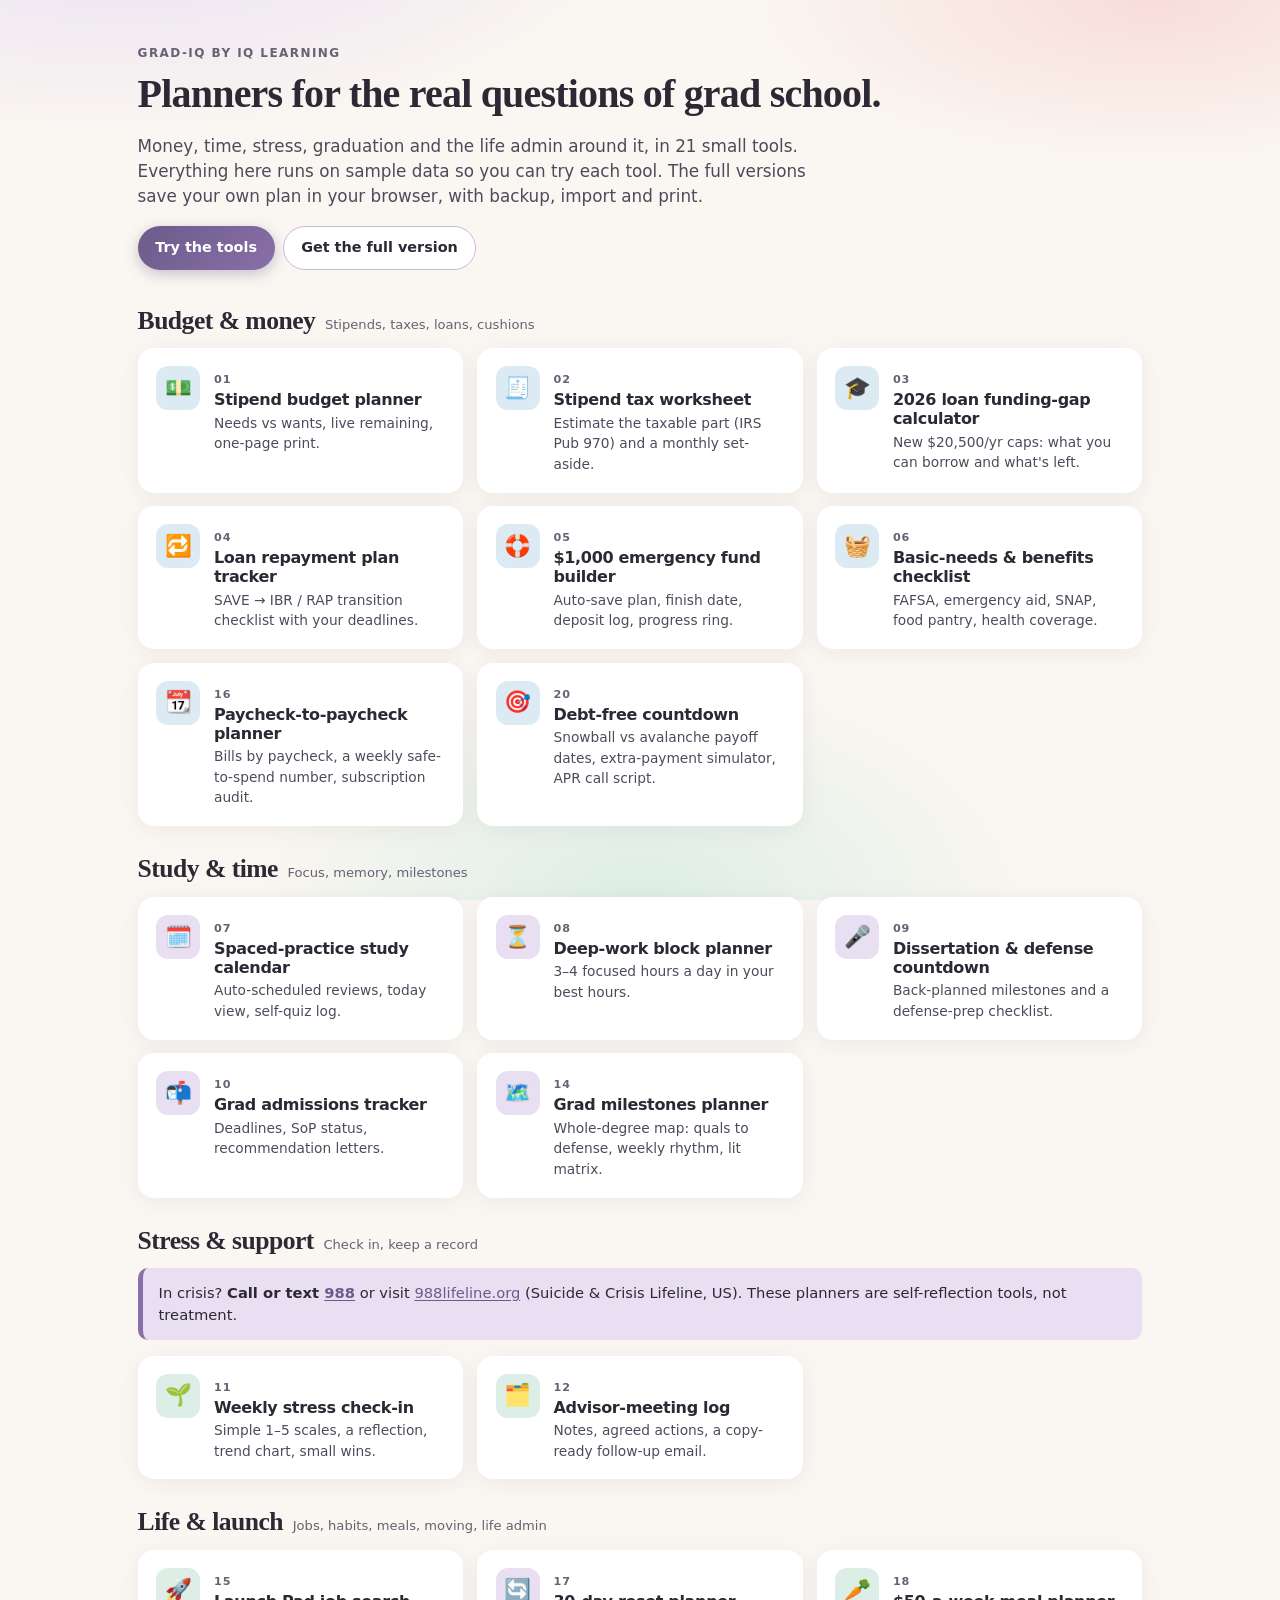
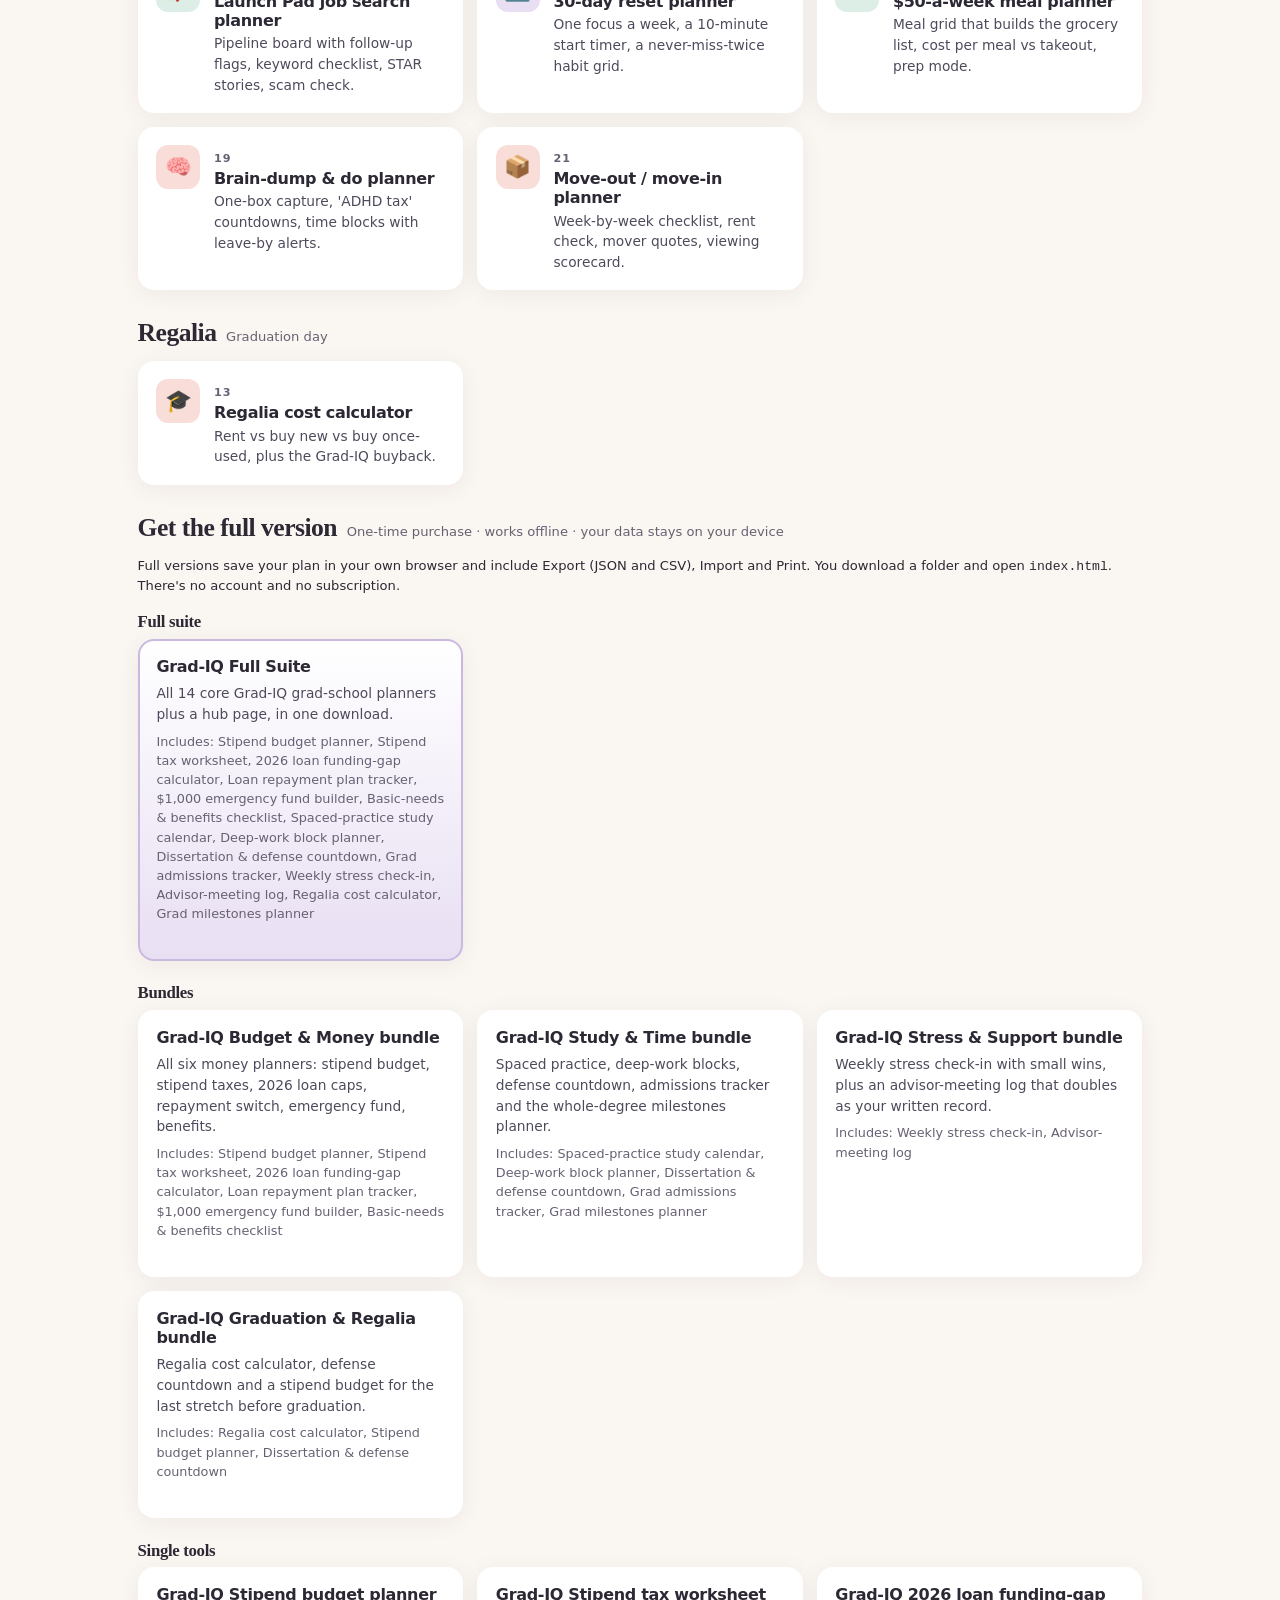
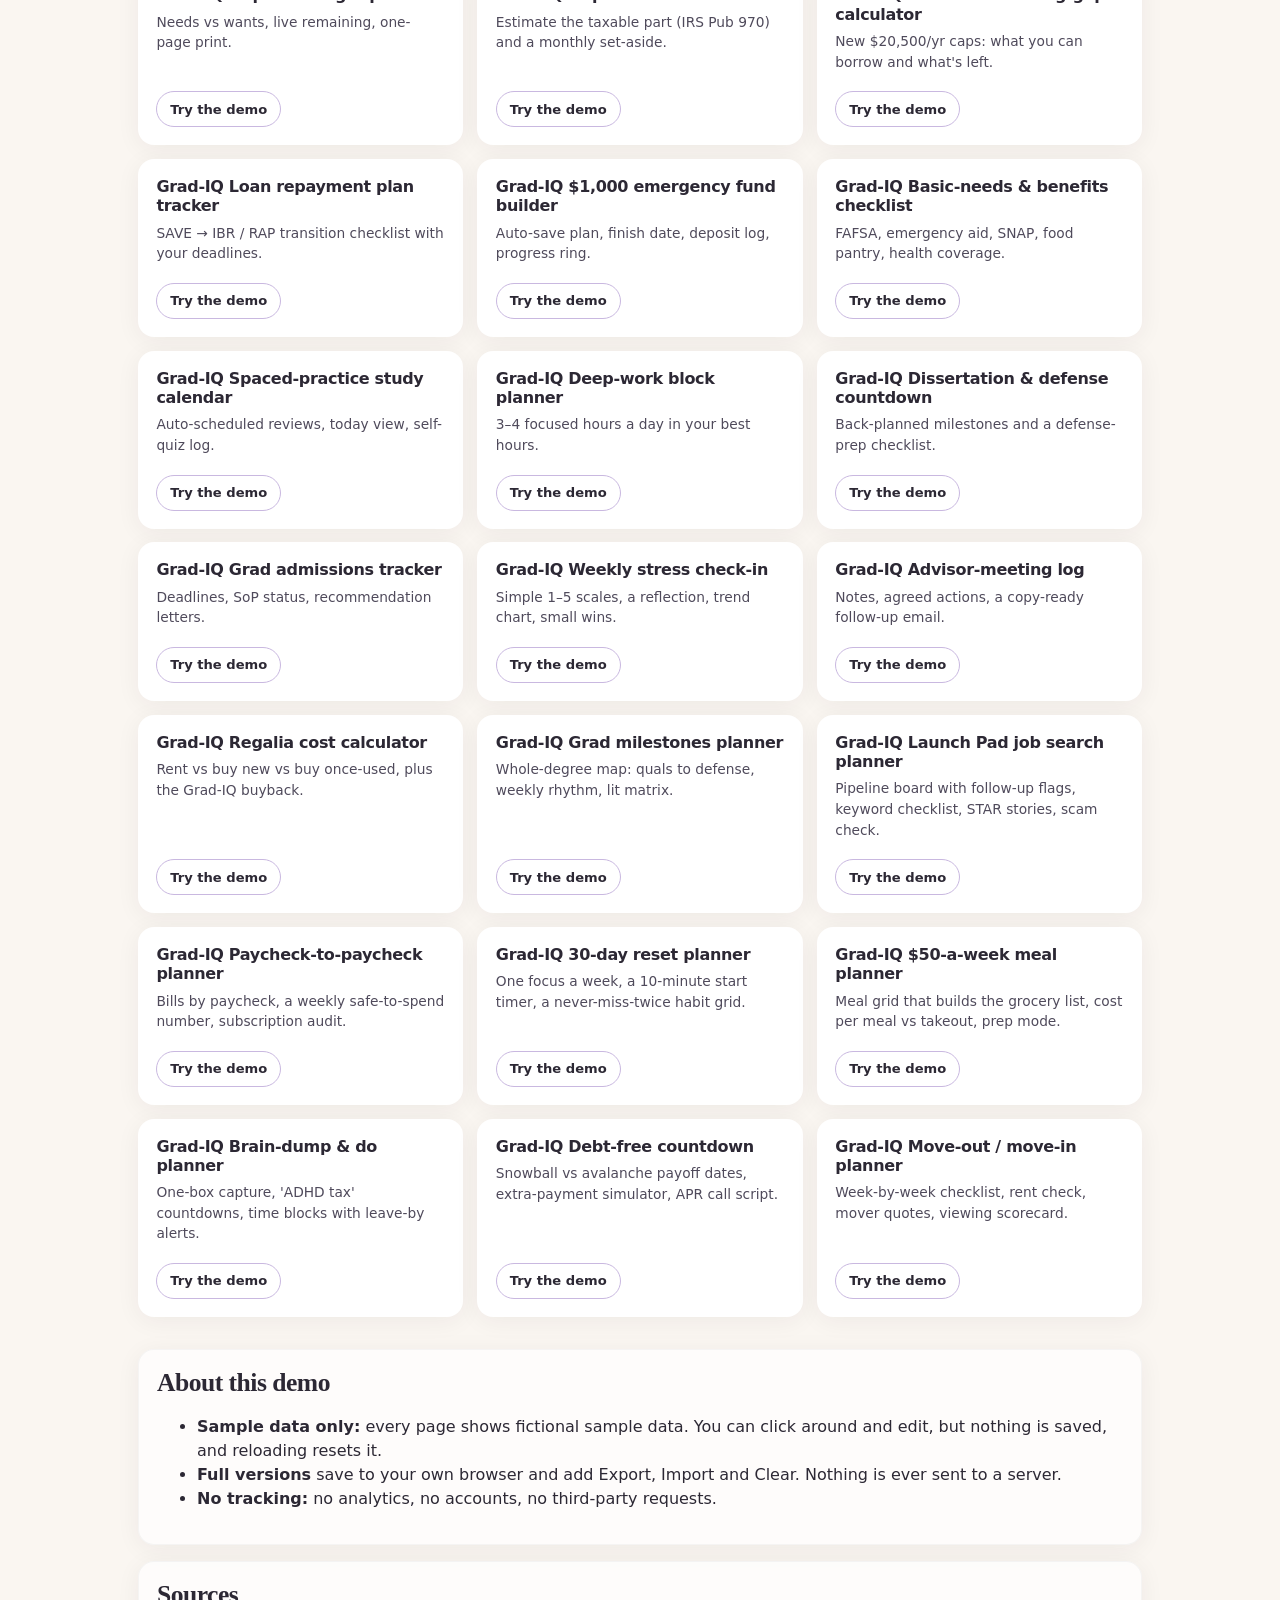
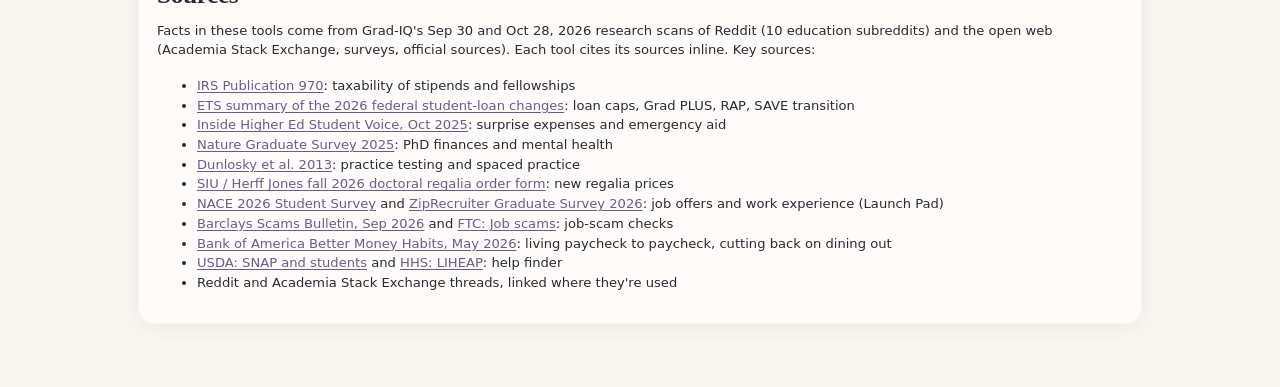
==== index.html @ b977579b "Add 7 demo planners: job search, paycheck-to-paycheck, 30-day reset, $50/week meals, brain-dump & do" ====
<!DOCTYPE html>
<html lang="en">
<head>
<meta charset="UTF-8"><meta name="viewport" content="width=device-width, initial-scale=1, viewport-fit=cover">
<title>Grad-IQ · Planners for graduate students (demo)</title>
<meta name="description" content="Try 21 Grad-IQ planners with sample data: stipend budget and taxes, 2026 loan caps, study and defense planning, stress check-ins and regalia costs, plus job search, paycheck budgeting, debt payoff, meals, habits and moving. Get the full versions as singles, bundles or the full suite.">
<link rel="icon" href="assets/favicon.svg" type="image/svg+xml">
<link rel="stylesheet" href="assets/css/gradiq.css">
</head>
<body data-root=".">
<main id="main" class="wrap">
  <section class="hero">
    <p class="eyebrow">Grad-IQ by IQ Learning</p>
    <h1>Planners for the real questions of grad school.</h1>
    <p class="lede">Money, time, stress, graduation and the life admin around it, in 21 small tools. Everything here runs on sample data so you can try each tool. The full versions save your own plan in your browser, with backup, import and print.</p>
    <div class="btn-row" style="margin-top:1rem">
      <a class="btn primary" href="#money">Try the tools</a>
      <a class="btn secondary" href="#products">Get the full version</a>
    </div>
  </section>

  <section class="group" id="money" aria-labelledby="g-money">
    <div class="group-head"><h2 id="g-money">Budget &amp; money</h2><span class="muted small">Stipends, taxes, loans, cushions</span></div>
    <div class="tool-grid">
      <a class="tool-card" href="stipend-budget/"><span class="ico sky" aria-hidden="true">💵</span><span><span class="num">01</span><h3>Stipend budget planner</h3><p>Needs vs wants, live remaining, one-page print.</p></span></a>
      <a class="tool-card" href="stipend-tax/"><span class="ico sky" aria-hidden="true">🧾</span><span><span class="num">02</span><h3>Stipend tax worksheet</h3><p>Estimate the taxable part (IRS Pub 970) and a monthly set-aside.</p></span></a>
      <a class="tool-card" href="loan-gap/"><span class="ico sky" aria-hidden="true">🎓</span><span><span class="num">03</span><h3>2026 loan funding-gap calculator</h3><p>New $20,500/yr caps: what you can borrow and what&#x27;s left.</p></span></a>
      <a class="tool-card" href="loan-repayment/"><span class="ico sky" aria-hidden="true">🔁</span><span><span class="num">04</span><h3>Loan repayment plan tracker</h3><p>SAVE → IBR / RAP transition checklist with your deadlines.</p></span></a>
      <a class="tool-card" href="emergency-fund/"><span class="ico sky" aria-hidden="true">🛟</span><span><span class="num">05</span><h3>$1,000 emergency fund builder</h3><p>Auto-save plan, finish date, deposit log, progress ring.</p></span></a>
      <a class="tool-card" href="basic-needs/"><span class="ico sky" aria-hidden="true">🧺</span><span><span class="num">06</span><h3>Basic-needs &amp; benefits checklist</h3><p>FAFSA, emergency aid, SNAP, food pantry, health coverage.</p></span></a>
      <a class="tool-card" href="paycheck/"><span class="ico sky" aria-hidden="true">📆</span><span><span class="num">16</span><h3>Paycheck-to-paycheck planner</h3><p>Bills by paycheck, a weekly safe-to-spend number, subscription audit.</p></span></a>
      <a class="tool-card" href="debt-countdown/"><span class="ico sky" aria-hidden="true">🎯</span><span><span class="num">20</span><h3>Debt-free countdown</h3><p>Snowball vs avalanche payoff dates, extra-payment simulator, APR call script.</p></span></a>
    </div>
  </section>

  <section class="group" id="study" aria-labelledby="g-study">
    <div class="group-head"><h2 id="g-study">Study &amp; time</h2><span class="muted small">Focus, memory, milestones</span></div>
    <div class="tool-grid">
      <a class="tool-card" href="spaced-practice/"><span class="ico lav" aria-hidden="true">🗓️</span><span><span class="num">07</span><h3>Spaced-practice study calendar</h3><p>Auto-scheduled reviews, today view, self-quiz log.</p></span></a>
      <a class="tool-card" href="deep-work/"><span class="ico lav" aria-hidden="true">⏳</span><span><span class="num">08</span><h3>Deep-work block planner</h3><p>3–4 focused hours a day in your best hours.</p></span></a>
      <a class="tool-card" href="defense-countdown/"><span class="ico lav" aria-hidden="true">🎤</span><span><span class="num">09</span><h3>Dissertation &amp; defense countdown</h3><p>Back-planned milestones and a defense-prep checklist.</p></span></a>
      <a class="tool-card" href="admissions-tracker/"><span class="ico lav" aria-hidden="true">📬</span><span><span class="num">10</span><h3>Grad admissions tracker</h3><p>Deadlines, SoP status, recommendation letters.</p></span></a>
      <a class="tool-card" href="milestones/"><span class="ico lav" aria-hidden="true">🗺️</span><span><span class="num">14</span><h3>Grad milestones planner</h3><p>Whole-degree map: quals to defense, weekly rhythm, lit matrix.</p></span></a>
    </div>
  </section>

  <section class="group" id="support" aria-labelledby="g-support">
    <div class="group-head"><h2 id="g-support">Stress &amp; support</h2><span class="muted small">Check in, keep a record</span></div>
    <p class="notice small">In crisis? <strong>Call or text <a href="tel:988">988</a></strong> or visit <a href="https://988lifeline.org" target="_blank" rel="noopener">988lifeline.org</a> (Suicide &amp; Crisis Lifeline, US). These planners are self-reflection tools, not treatment.</p>
    <div class="tool-grid">
      <a class="tool-card" href="stress-checkin/"><span class="ico mint" aria-hidden="true">🌱</span><span><span class="num">11</span><h3>Weekly stress check-in</h3><p>Simple 1–5 scales, a reflection, trend chart, small wins.</p></span></a>
      <a class="tool-card" href="advisor-log/"><span class="ico mint" aria-hidden="true">🗂️</span><span><span class="num">12</span><h3>Advisor-meeting log</h3><p>Notes, agreed actions, a copy-ready follow-up email.</p></span></a>
    </div>
  </section>

  <section class="group" id="life" aria-labelledby="g-life">
    <div class="group-head"><h2 id="g-life">Life &amp; launch</h2><span class="muted small">Jobs, habits, meals, moving, life admin</span></div>
    <div class="tool-grid">
      <a class="tool-card" href="job-search/"><span class="ico mint" aria-hidden="true">🚀</span><span><span class="num">15</span><h3>Launch Pad job search planner</h3><p>Pipeline board with follow-up flags, keyword checklist, STAR stories, scam check.</p></span></a>
      <a class="tool-card" href="reset-30/"><span class="ico lav" aria-hidden="true">🔄</span><span><span class="num">17</span><h3>30-day reset planner</h3><p>One focus a week, a 10-minute start timer, a never-miss-twice habit grid.</p></span></a>
      <a class="tool-card" href="meal-plan/"><span class="ico mint" aria-hidden="true">🥕</span><span><span class="num">18</span><h3>$50-a-week meal planner</h3><p>Meal grid that builds the grocery list, cost per meal vs takeout, prep mode.</p></span></a>
      <a class="tool-card" href="brain-dump/"><span class="ico blush" aria-hidden="true">🧠</span><span><span class="num">19</span><h3>Brain-dump &amp; do planner</h3><p>One-box capture, &#x27;ADHD tax&#x27; countdowns, time blocks with leave-by alerts.</p></span></a>
      <a class="tool-card" href="move-planner/"><span class="ico blush" aria-hidden="true">📦</span><span><span class="num">21</span><h3>Move-out / move-in planner</h3><p>Week-by-week checklist, rent check, mover quotes, viewing scorecard.</p></span></a>
    </div>
  </section>

  <section class="group" id="regalia" aria-labelledby="g-regalia">
    <div class="group-head"><h2 id="g-regalia">Regalia</h2><span class="muted small">Graduation day</span></div>
    <div class="tool-grid">
      <a class="tool-card" href="regalia-calculator/"><span class="ico blush" aria-hidden="true">🎓</span><span><span class="num">13</span><h3>Regalia cost calculator</h3><p>Rent vs buy new vs buy once-used, plus the Grad-IQ buyback.</p></span></a>
    </div>
  </section>

  <section class="group" id="products" aria-labelledby="g-products">
    <div class="group-head"><h2 id="g-products">Get the full version</h2><span class="muted small">One-time purchase · works offline · your data stays on your device</span></div>
    <p class="small">Full versions save your plan in your own browser and include Export (JSON and CSV), Import and Print. You download a folder and open <code>index.html</code>. There's no account and no subscription.</p>
    <h3 style="margin-top:1rem">Full suite</h3>
    <div class="product-grid">
      <article class="product feature" data-product="full-suite" data-tools="stipend-budget,stipend-tax,loan-gap,loan-repayment,emergency-fund,basic-needs,spaced-practice,deep-work,defense-countdown,admissions-tracker,stress-checkin,advisor-log,regalia-calculator,milestones" aria-labelledby="p-full-suite">
        <h3 id="p-full-suite">Grad-IQ Full Suite</h3>
        <p>All 14 core Grad-IQ grad-school planners plus a hub page, in one download.</p>
        <p class="tools">Includes: Stipend budget planner, Stipend tax worksheet, 2026 loan funding-gap calculator, Loan repayment plan tracker, $1,000 emergency fund builder, Basic-needs &amp; benefits checklist, Spaced-practice study calendar, Deep-work block planner, Dissertation &amp; defense countdown, Grad admissions tracker, Weekly stress check-in, Advisor-meeting log, Regalia cost calculator, Grad milestones planner</p>
        <div class="price-row"></div>
        <div class="actions"></div>
      </article>
    </div>
    <h3 style="margin-top:1.4rem">Bundles</h3>
    <div class="product-grid">
      <article class="product" data-product="bundle-budget-money" data-tools="stipend-budget,stipend-tax,loan-gap,loan-repayment,emergency-fund,basic-needs" aria-labelledby="p-bundle-budget-money">
        <h3 id="p-bundle-budget-money">Grad-IQ Budget &amp; Money bundle</h3>
        <p>All six money planners: stipend budget, stipend taxes, 2026 loan caps, repayment switch, emergency fund, benefits.</p>
        <p class="tools">Includes: Stipend budget planner, Stipend tax worksheet, 2026 loan funding-gap calculator, Loan repayment plan tracker, $1,000 emergency fund builder, Basic-needs &amp; benefits checklist</p>
        <div class="price-row"></div>
        <div class="actions"></div>
      </article>
      <article class="product" data-product="bundle-study-time" data-tools="spaced-practice,deep-work,defense-countdown,admissions-tracker,milestones" aria-labelledby="p-bundle-study-time">
        <h3 id="p-bundle-study-time">Grad-IQ Study &amp; Time bundle</h3>
        <p>Spaced practice, deep-work blocks, defense countdown, admissions tracker and the whole-degree milestones planner.</p>
        <p class="tools">Includes: Spaced-practice study calendar, Deep-work block planner, Dissertation &amp; defense countdown, Grad admissions tracker, Grad milestones planner</p>
        <div class="price-row"></div>
        <div class="actions"></div>
      </article>
      <article class="product" data-product="bundle-stress-support" data-tools="stress-checkin,advisor-log" aria-labelledby="p-bundle-stress-support">
        <h3 id="p-bundle-stress-support">Grad-IQ Stress &amp; Support bundle</h3>
        <p>Weekly stress check-in with small wins, plus an advisor-meeting log that doubles as your written record.</p>
        <p class="tools">Includes: Weekly stress check-in, Advisor-meeting log</p>
        <div class="price-row"></div>
        <div class="actions"></div>
      </article>
      <article class="product" data-product="bundle-graduation-regalia" data-tools="regalia-calculator,stipend-budget,defense-countdown" aria-labelledby="p-bundle-graduation-regalia">
        <h3 id="p-bundle-graduation-regalia">Grad-IQ Graduation &amp; Regalia bundle</h3>
        <p>Regalia cost calculator, defense countdown and a stipend budget for the last stretch before graduation.</p>
        <p class="tools">Includes: Regalia cost calculator, Stipend budget planner, Dissertation &amp; defense countdown</p>
        <div class="price-row"></div>
        <div class="actions"></div>
      </article>
    </div>
    <h3 style="margin-top:1.4rem">Single tools</h3>
    <div class="product-grid">
      <article class="product" data-product="stipend-budget" data-tools="" aria-labelledby="p-stipend-budget">
        <h3 id="p-stipend-budget">Grad-IQ Stipend budget planner</h3>
        <p>Needs vs wants, live remaining, one-page print.</p>
        <div class="price-row"></div>
        <div class="actions"><a class="btn sm secondary" href="stipend-budget/">Try the demo</a></div>
      </article>
      <article class="product" data-product="stipend-tax" data-tools="" aria-labelledby="p-stipend-tax">
        <h3 id="p-stipend-tax">Grad-IQ Stipend tax worksheet</h3>
        <p>Estimate the taxable part (IRS Pub 970) and a monthly set-aside.</p>
        <div class="price-row"></div>
        <div class="actions"><a class="btn sm secondary" href="stipend-tax/">Try the demo</a></div>
      </article>
      <article class="product" data-product="loan-gap" data-tools="" aria-labelledby="p-loan-gap">
        <h3 id="p-loan-gap">Grad-IQ 2026 loan funding-gap calculator</h3>
        <p>New $20,500/yr caps: what you can borrow and what&#x27;s left.</p>
        <div class="price-row"></div>
        <div class="actions"><a class="btn sm secondary" href="loan-gap/">Try the demo</a></div>
      </article>
      <article class="product" data-product="loan-repayment" data-tools="" aria-labelledby="p-loan-repayment">
        <h3 id="p-loan-repayment">Grad-IQ Loan repayment plan tracker</h3>
        <p>SAVE → IBR / RAP transition checklist with your deadlines.</p>
        <div class="price-row"></div>
        <div class="actions"><a class="btn sm secondary" href="loan-repayment/">Try the demo</a></div>
      </article>
      <article class="product" data-product="emergency-fund" data-tools="" aria-labelledby="p-emergency-fund">
        <h3 id="p-emergency-fund">Grad-IQ $1,000 emergency fund builder</h3>
        <p>Auto-save plan, finish date, deposit log, progress ring.</p>
        <div class="price-row"></div>
        <div class="actions"><a class="btn sm secondary" href="emergency-fund/">Try the demo</a></div>
      </article>
      <article class="product" data-product="basic-needs" data-tools="" aria-labelledby="p-basic-needs">
        <h3 id="p-basic-needs">Grad-IQ Basic-needs &amp; benefits checklist</h3>
        <p>FAFSA, emergency aid, SNAP, food pantry, health coverage.</p>
        <div class="price-row"></div>
        <div class="actions"><a class="btn sm secondary" href="basic-needs/">Try the demo</a></div>
      </article>
      <article class="product" data-product="spaced-practice" data-tools="" aria-labelledby="p-spaced-practice">
        <h3 id="p-spaced-practice">Grad-IQ Spaced-practice study calendar</h3>
        <p>Auto-scheduled reviews, today view, self-quiz log.</p>
        <div class="price-row"></div>
        <div class="actions"><a class="btn sm secondary" href="spaced-practice/">Try the demo</a></div>
      </article>
      <article class="product" data-product="deep-work" data-tools="" aria-labelledby="p-deep-work">
        <h3 id="p-deep-work">Grad-IQ Deep-work block planner</h3>
        <p>3–4 focused hours a day in your best hours.</p>
        <div class="price-row"></div>
        <div class="actions"><a class="btn sm secondary" href="deep-work/">Try the demo</a></div>
      </article>
      <article class="product" data-product="defense-countdown" data-tools="" aria-labelledby="p-defense-countdown">
        <h3 id="p-defense-countdown">Grad-IQ Dissertation &amp; defense countdown</h3>
        <p>Back-planned milestones and a defense-prep checklist.</p>
        <div class="price-row"></div>
        <div class="actions"><a class="btn sm secondary" href="defense-countdown/">Try the demo</a></div>
      </article>
      <article class="product" data-product="admissions-tracker" data-tools="" aria-labelledby="p-admissions-tracker">
        <h3 id="p-admissions-tracker">Grad-IQ Grad admissions tracker</h3>
        <p>Deadlines, SoP status, recommendation letters.</p>
        <div class="price-row"></div>
        <div class="actions"><a class="btn sm secondary" href="admissions-tracker/">Try the demo</a></div>
      </article>
      <article class="product" data-product="stress-checkin" data-tools="" aria-labelledby="p-stress-checkin">
        <h3 id="p-stress-checkin">Grad-IQ Weekly stress check-in</h3>
        <p>Simple 1–5 scales, a reflection, trend chart, small wins.</p>
        <div class="price-row"></div>
        <div class="actions"><a class="btn sm secondary" href="stress-checkin/">Try the demo</a></div>
      </article>
      <article class="product" data-product="advisor-log" data-tools="" aria-labelledby="p-advisor-log">
        <h3 id="p-advisor-log">Grad-IQ Advisor-meeting log</h3>
        <p>Notes, agreed actions, a copy-ready follow-up email.</p>
        <div class="price-row"></div>
        <div class="actions"><a class="btn sm secondary" href="advisor-log/">Try the demo</a></div>
      </article>
      <article class="product" data-product="regalia-calculator" data-tools="" aria-labelledby="p-regalia-calculator">
        <h3 id="p-regalia-calculator">Grad-IQ Regalia cost calculator</h3>
        <p>Rent vs buy new vs buy once-used, plus the Grad-IQ buyback.</p>
        <div class="price-row"></div>
        <div class="actions"><a class="btn sm secondary" href="regalia-calculator/">Try the demo</a></div>
      </article>
      <article class="product" data-product="milestones" data-tools="" aria-labelledby="p-milestones">
        <h3 id="p-milestones">Grad-IQ Grad milestones planner</h3>
        <p>Whole-degree map: quals to defense, weekly rhythm, lit matrix.</p>
        <div class="price-row"></div>
        <div class="actions"><a class="btn sm secondary" href="milestones/">Try the demo</a></div>
      </article>
      <article class="product" data-product="job-search" data-tools="" aria-labelledby="p-job-search">
        <h3 id="p-job-search">Grad-IQ Launch Pad job search planner</h3>
        <p>Pipeline board with follow-up flags, keyword checklist, STAR stories, scam check.</p>
        <div class="price-row"></div>
        <div class="actions"><a class="btn sm secondary" href="job-search/">Try the demo</a></div>
      </article>
      <article class="product" data-product="paycheck" data-tools="" aria-labelledby="p-paycheck">
        <h3 id="p-paycheck">Grad-IQ Paycheck-to-paycheck planner</h3>
        <p>Bills by paycheck, a weekly safe-to-spend number, subscription audit.</p>
        <div class="price-row"></div>
        <div class="actions"><a class="btn sm secondary" href="paycheck/">Try the demo</a></div>
      </article>
      <article class="product" data-product="reset-30" data-tools="" aria-labelledby="p-reset-30">
        <h3 id="p-reset-30">Grad-IQ 30-day reset planner</h3>
        <p>One focus a week, a 10-minute start timer, a never-miss-twice habit grid.</p>
        <div class="price-row"></div>
        <div class="actions"><a class="btn sm secondary" href="reset-30/">Try the demo</a></div>
      </article>
      <article class="product" data-product="meal-plan" data-tools="" aria-labelledby="p-meal-plan">
        <h3 id="p-meal-plan">Grad-IQ $50-a-week meal planner</h3>
        <p>Meal grid that builds the grocery list, cost per meal vs takeout, prep mode.</p>
        <div class="price-row"></div>
        <div class="actions"><a class="btn sm secondary" href="meal-plan/">Try the demo</a></div>
      </article>
      <article class="product" data-product="brain-dump" data-tools="" aria-labelledby="p-brain-dump">
        <h3 id="p-brain-dump">Grad-IQ Brain-dump &amp; do planner</h3>
        <p>One-box capture, &#x27;ADHD tax&#x27; countdowns, time blocks with leave-by alerts.</p>
        <div class="price-row"></div>
        <div class="actions"><a class="btn sm secondary" href="brain-dump/">Try the demo</a></div>
      </article>
      <article class="product" data-product="debt-countdown" data-tools="" aria-labelledby="p-debt-countdown">
        <h3 id="p-debt-countdown">Grad-IQ Debt-free countdown</h3>
        <p>Snowball vs avalanche payoff dates, extra-payment simulator, APR call script.</p>
        <div class="price-row"></div>
        <div class="actions"><a class="btn sm secondary" href="debt-countdown/">Try the demo</a></div>
      </article>
      <article class="product" data-product="move-planner" data-tools="" aria-labelledby="p-move-planner">
        <h3 id="p-move-planner">Grad-IQ Move-out / move-in planner</h3>
        <p>Week-by-week checklist, rent check, mover quotes, viewing scorecard.</p>
        <div class="price-row"></div>
        <div class="actions"><a class="btn sm secondary" href="move-planner/">Try the demo</a></div>
      </article>
    </div>
  </section>

  <section class="card soft" style="margin-top:2rem" aria-labelledby="how-h">
    <h2 id="how-h">About this demo</h2>
    <ul>
      <li><strong>Sample data only:</strong> every page shows fictional sample data. You can click around and edit, but nothing is saved, and reloading resets it.</li>
      <li><strong>Full versions</strong> save to your own browser and add Export, Import and Clear. Nothing is ever sent to a server.</li>
      <li><strong>No tracking:</strong> no analytics, no accounts, no third-party requests.</li>
    </ul>
  </section>

  <section class="card soft" id="sources" aria-labelledby="src-h">
    <h2 id="src-h">Sources</h2>
    <p class="small">Facts in these tools come from Grad-IQ's Sep 30 and Oct 28, 2026 research scans of Reddit (10 education subreddits) and the open web (Academia Stack Exchange, surveys, official sources). Each tool cites its sources inline. Key sources:</p>
    <ul class="small">
      <li><a href="https://www.irs.gov/publications/p970" target="_blank" rel="noopener">IRS Publication 970</a>: taxability of stipends and fellowships</li>
      <li><a href="https://www.ets.org/grad-school-journey/student-loan-changes-2026.html" target="_blank" rel="noopener">ETS summary of the 2026 federal student-loan changes</a>: loan caps, Grad PLUS, RAP, SAVE transition</li>
      <li><a href="https://www.insidehighered.com/news/student-success/academic-life/2025/10/07/students-struggle-surprise-costs-dont-know-about-help" target="_blank" rel="noopener">Inside Higher Ed Student Voice, Oct 2025</a>: surprise expenses and emergency aid</li>
      <li><a href="https://doi.org/10.6084/m9.figshare.30084739" target="_blank" rel="noopener">Nature Graduate Survey 2025</a>: PhD finances and mental health</li>
      <li><a href="https://journals.sagepub.com/doi/abs/10.1177/1529100612453266" target="_blank" rel="noopener">Dunlosky et al. 2013</a>: practice testing and spaced practice</li>
      <li><a href="https://universityevents.siu.edu/_common/documents/sale-fall-2026-doctor-package.pdf" target="_blank" rel="noopener">SIU / Herff Jones fall 2026 doctoral regalia order form</a>: new regalia prices</li>
      <li><a href="https://www.naceweb.org/about-us/press/2026/more-than-two-out-of-five-of-college-class-of-2026-had-a-job-offer-in-hand-by-graduation" target="_blank" rel="noopener">NACE 2026 Student Survey</a> and <a href="https://www.ziprecruiter-research.org/economic-insights-research/grad-survey-2026" target="_blank" rel="noopener">ZipRecruiter Graduate Survey 2026</a>: job offers and work experience (Launch Pad)</li>
      <li><a href="https://home.barclays/news/press-releases/20260/090/seven-in-10-gen-z-jobseekers-apply-without-checking-whether-role/" target="_blank" rel="noopener">Barclays Scams Bulletin, Sep 2026</a> and <a href="https://consumer.ftc.gov/articles/job-scams" target="_blank" rel="noopener">FTC: Job scams</a>: job-scam checks</li>
      <li><a href="https://newsroom.bankofamerica.com/content/newsroom/press-releases/2026/05/bofa-study-finds-fewer-gen-z-rely-on-family-for-financial-assist.html" target="_blank" rel="noopener">Bank of America Better Money Habits, May 2026</a>: living paycheck to paycheck, cutting back on dining out</li>
      <li><a href="https://www.fns.usda.gov/snap/students" target="_blank" rel="noopener">USDA: SNAP and students</a> and <a href="https://www.acf.hhs.gov/ocs/programs/liheap" target="_blank" rel="noopener">HHS: LIHEAP</a>: help finder</li>
      <li>Reddit and Academia Stack Exchange threads, linked where they're used</li>
    </ul>
  </section>
</main>
<script src="config.js"></script>
<script src="assets/js/common.js"></script>
<script src="assets/js/products.js"></script>
<script>GQ.buildChrome({ isHub: true });</script>
</body>
</html>
---- assets/css/gradiq.css ----
/* Grad-IQ suite — shared styles.
   Palette, type and card style match the Grad Milestones planner (cream, blush, lavender, mint, sky; DM Sans + Fraunces).
   Muted text is darkened slightly for WCAG AA contrast. Fonts are self-hosted (no third-party requests). */
@font-face { font-family: "DM Sans"; src: url("../fonts/dmsans.woff2") format("woff2"); font-weight: 400 700; font-style: normal; font-display: swap; }
@font-face { font-family: "DM Sans"; src: url("../fonts/dmsans-italic.woff2") format("woff2"); font-weight: 400; font-style: italic; font-display: swap; }
@font-face { font-family: "Fraunces"; src: url("../fonts/fraunces.woff2") format("woff2"); font-weight: 500 700; font-style: normal; font-display: swap; }

:root {
  --cream: #faf6f1; --cream-deep: #f3ebe3;
  --blush: #f2c4c0; --blush-soft: #f8ddd9;
  --lavender: #c9b8e0; --lavender-soft: #e8dff3;
  --mint: #b8d9c8; --mint-soft: #dceee5;
  --sky: #b7d4e8; --sky-soft: #dceaf4;
  --ink: #2c2834; --ink-soft: #4f4a5b; --muted: #676173;
  --plum: #6b5b8a; --plum-2: #8a6fa8;
  --white: #fff; --danger: #9b2c2c; --ok: #2f6b4f; --warn: #8a5a00;
  --shadow: 0 4px 24px rgba(44,40,52,.06); --shadow-lg: 0 12px 40px rgba(44,40,52,.1);
  --radius: 16px; --radius-sm: 10px;
  --font: "DM Sans", system-ui, -apple-system, "Segoe UI", sans-serif;
  --display: "Fraunces", Georgia, serif;
}
*, *::before, *::after { box-sizing: border-box; }
html { font-size: 16px; -webkit-text-size-adjust: 100%; }
body {
  margin: 0; min-height: 100vh; font-family: var(--font); color: var(--ink); line-height: 1.5;
  background:
    radial-gradient(ellipse 80% 50% at 10% -10%, var(--lavender-soft), transparent 50%),
    radial-gradient(ellipse 70% 40% at 90% 0%, var(--blush-soft), transparent 45%),
    radial-gradient(ellipse 60% 50% at 50% 100%, var(--mint-soft), transparent 50%),
    var(--cream);
  background-attachment: fixed;
}
[hidden], .hidden { display: none !important; }
h1, h2, h3 { font-family: var(--display); font-weight: 600; line-height: 1.2; margin: 0 0 .4em; letter-spacing: -.02em; }
h1 { font-size: clamp(1.75rem, 5vw, 2.5rem); }
h2 { font-size: clamp(1.25rem, 3.4vw, 1.6rem); }
h3 { font-size: 1.05rem; }
p { margin: 0 0 1rem; }
a { color: var(--plum); text-underline-offset: 2px; }
a:hover { color: var(--ink); }
:focus-visible { outline: 3px solid var(--plum-2); outline-offset: 2px; border-radius: 6px; }
.skip-link { position: absolute; left: -9999px; top: 0; background: var(--white); padding: .6rem 1rem; z-index: 100; border-radius: 0 0 10px 0; }
.skip-link:focus { left: 0; }
.sr-only { position: absolute; width: 1px; height: 1px; margin: -1px; padding: 0; border: 0; overflow: hidden; clip: rect(0 0 0 0); white-space: nowrap; }
.eyebrow { font-size: .75rem; font-weight: 600; letter-spacing: .12em; text-transform: uppercase; color: var(--muted); margin-bottom: .5rem; }
.lede { color: var(--ink-soft); font-size: 1.05rem; max-width: 40em; }
.muted { color: var(--muted); font-size: .9rem; }
.small { font-size: .82rem; }

/* Top bar */
.topbar {
  display: flex; align-items: center; gap: .75rem; flex-wrap: wrap;
  padding: .75rem 1.1rem; position: sticky; top: 0; z-index: 30;
  background: rgba(255,255,255,.78); backdrop-filter: blur(12px);
  border-bottom: 1px solid rgba(44,40,52,.06);
}
.brand { display: flex; align-items: center; gap: .6rem; text-decoration: none; color: var(--ink); }
.brand strong { display: block; font-size: .98rem; line-height: 1.1; }
.brand-sub { font-size: .75rem; color: var(--muted); }
.logo-mark { width: 34px; height: 34px; border-radius: 11px; flex: none;
  background: linear-gradient(135deg, var(--blush), var(--lavender), var(--mint)); box-shadow: var(--shadow); }
.topbar .back { margin-left: auto; font-size: .88rem; font-weight: 600; text-decoration: none; padding: .55rem .9rem; border-radius: 999px; background: var(--cream); color: var(--ink); min-height: 44px; display: inline-flex; align-items: center; }
.topbar .back:hover { background: var(--lavender-soft); }

/* Demo banner */
.demo-banner {
  display: flex; flex-wrap: wrap; align-items: center; gap: .5rem 1rem;
  padding: .7rem 1.1rem; background: linear-gradient(135deg, var(--plum), var(--plum-2)); color: #fff; font-size: .9rem;
}
.demo-banner a { color: #fff; font-weight: 700; }
.demo-banner strong { letter-spacing: .02em; }
.sample-tag { display: inline-block; font-size: .7rem; font-weight: 700; text-transform: uppercase; letter-spacing: .08em; background: var(--lavender-soft); color: var(--plum); padding: .15rem .5rem; border-radius: 999px; vertical-align: middle; }

/* Layout */
.wrap { max-width: 1040px; margin: 0 auto; padding: 1.25rem 1.1rem 3rem; }
.page-head { margin: .5rem 0 1.25rem; }
.grid { display: grid; gap: 1rem; }
.grid.two { grid-template-columns: 1fr; }
.grid.three { grid-template-columns: 1fr; }
@media (min-width: 760px) { .grid.two { grid-template-columns: 1fr 1fr; } .grid.three { grid-template-columns: repeat(3, 1fr); } }
.card { background: var(--white); border-radius: var(--radius); box-shadow: var(--shadow); padding: 1.1rem 1.15rem; margin-bottom: 1rem; border: 1px solid rgba(44,40,52,.04); }
.card > h2:first-child, .card > h3:first-child { margin-top: 0; }
.card.soft { background: rgba(255,255,255,.7); }
.card.lav { background: var(--lavender-soft); }
.card.mint { background: var(--mint-soft); }
.card.sky { background: var(--sky-soft); }
.card.blush { background: var(--blush-soft); }
.card-head { display: flex; flex-wrap: wrap; justify-content: space-between; align-items: center; gap: .5rem; margin-bottom: .6rem; }
.card-head h2, .card-head h3 { margin: 0; }

/* Forms */
.field { display: flex; flex-direction: column; gap: .3rem; margin-bottom: .8rem; font-size: .86rem; font-weight: 600; color: var(--ink-soft); }
.field .hint { font-weight: 400; color: var(--muted); font-size: .8rem; }
.field-row { display: grid; gap: .75rem; grid-template-columns: 1fr; }
@media (min-width: 560px) { .field-row { grid-template-columns: repeat(auto-fit, minmax(150px, 1fr)); } }
input, select, textarea {
  font-family: var(--font); font-size: 1rem; font-weight: 400; color: var(--ink);
  padding: .6rem .8rem; min-height: 44px; width: 100%;
  border: 1.5px solid #e2d8cd; border-radius: var(--radius-sm); background: var(--cream);
}
textarea { min-height: 88px; resize: vertical; line-height: 1.45; }
input[type=checkbox], input[type=radio] { width: 22px; height: 22px; min-height: 0; accent-color: var(--plum); padding: 0; flex: none; }
input[type=range] { accent-color: var(--plum); padding: 0; background: none; border: 0; }
input:focus, select:focus, textarea:focus { outline: none; border-color: var(--plum-2); background: var(--white); box-shadow: 0 0 0 3px rgba(138,111,168,.3); }
input::placeholder, textarea::placeholder { color: #857e90; }
input.needs-price { border-color: #d9a441; background: #fff8ea; }
.money { position: relative; display: block; }
.money::before { content: "$"; position: absolute; left: .75rem; top: 50%; transform: translateY(-50%); color: var(--muted); font-weight: 600; pointer-events: none; }
.money input { padding-left: 1.6rem; }
.check { display: flex; align-items: flex-start; gap: .6rem; font-weight: 500; color: var(--ink); cursor: pointer; }

/* Buttons */
.btn {
  font-family: var(--font); font-size: .9rem; font-weight: 600; border: none; border-radius: 999px;
  padding: .6rem 1.1rem; min-height: 44px; cursor: pointer; display: inline-flex; align-items: center; justify-content: center; gap: .4rem;
  background: var(--cream-deep); color: var(--ink); text-decoration: none; transition: transform .15s, box-shadow .2s, background .2s;
}
.btn:hover { background: var(--lavender-soft); }
.btn:active { transform: scale(.97); }
.btn.primary { background: linear-gradient(135deg, var(--plum), var(--plum-2)); color: #fff; box-shadow: 0 4px 14px rgba(107,91,138,.35); }
.btn.primary:hover { box-shadow: 0 6px 20px rgba(107,91,138,.45); color: #fff; }
.btn.secondary { background: var(--white); border: 1.5px solid var(--lavender); }
.btn.ghost { background: transparent; color: var(--ink-soft); }
.btn.danger { color: var(--danger); background: var(--white); border: 1.5px solid #e8c4c4; }
.btn.sm { padding: .4rem .8rem; font-size: .82rem; min-height: 36px; }
.btn.icon { width: 40px; height: 40px; min-height: 40px; padding: 0; }
.btn-row { display: flex; flex-wrap: wrap; gap: .5rem; }

/* Toolbar */
.toolbar { display: flex; flex-wrap: wrap; gap: .45rem; align-items: center; margin: 0 0 1.1rem; padding: .6rem; background: rgba(255,255,255,.7); border-radius: var(--radius); box-shadow: var(--shadow); }
.toolbar .status { margin-left: auto; font-size: .8rem; color: var(--ok); font-weight: 600; min-width: 4.5em; text-align: right; }

/* Stats */
.stat-grid { display: grid; grid-template-columns: repeat(2, 1fr); gap: .7rem; }
@media (min-width: 760px) { .stat-grid { grid-template-columns: repeat(4, 1fr); } }
.stat { background: var(--cream); border-radius: var(--radius-sm); padding: .8rem .9rem; }
.stat .label { font-size: .75rem; font-weight: 600; text-transform: uppercase; letter-spacing: .06em; color: var(--muted); }
.stat .value { font-family: var(--display); font-size: 1.45rem; font-weight: 600; line-height: 1.2; margin-top: .15rem; overflow-wrap: anywhere; }
.stat.big .value { font-size: 2rem; }
.stat.pos .value { color: var(--ok); }
.stat.neg .value { color: var(--danger); }
.stat.lav { background: var(--lavender-soft); } .stat.mint { background: var(--mint-soft); } .stat.blush { background: var(--blush-soft); } .stat.sky { background: var(--sky-soft); }

.bar { height: 10px; background: var(--cream-deep); border-radius: 999px; overflow: hidden; }
.bar > span { display: block; height: 100%; border-radius: 999px; background: linear-gradient(90deg, var(--plum-2), var(--mint)); transition: width .3s; }
.bar.need > span { background: var(--sky); } .bar.want > span { background: var(--blush); } .bar.save > span { background: var(--mint); }

.pill { display: inline-block; font-size: .75rem; font-weight: 600; padding: .2rem .6rem; border-radius: 999px; background: var(--cream-deep); color: var(--ink-soft); white-space: nowrap; }
.pill.ok { background: var(--mint-soft); color: var(--ok); } .pill.warn { background: #fdefd3; color: var(--warn); } .pill.bad { background: var(--blush-soft); color: var(--danger); } .pill.lav { background: var(--lavender-soft); color: var(--plum); }

/* Notices */
.notice { border-radius: var(--radius-sm); padding: .85rem 1rem; margin-bottom: 1rem; font-size: .92rem; border-left: 5px solid var(--plum-2); background: var(--lavender-soft); }
.notice.warn { border-color: #d9a441; background: #fff4dc; }
.notice.big { font-size: 1rem; font-weight: 500; }
.notice p:last-child { margin-bottom: 0; }
.source { font-size: .8rem; color: var(--muted); }
.source a { color: var(--ink-soft); }

/* Lists / rows */
.rows { display: flex; flex-direction: column; gap: .6rem; }
.row-card { background: var(--cream); border-radius: var(--radius-sm); padding: .75rem; display: grid; gap: .5rem; }
.row-line { display: grid; gap: .5rem; grid-template-columns: 1fr; align-items: end; }
@media (min-width: 640px) { .row-line { grid-template-columns: var(--cols, 2fr 1fr 1fr auto); } }
.row-line .field { margin: 0; }
.empty { color: var(--muted); font-style: italic; padding: .5rem 0; }

table.data { width: 100%; border-collapse: collapse; font-size: .9rem; }
table.data th, table.data td { text-align: left; padding: .55rem .5rem; border-bottom: 1px solid var(--cream-deep); vertical-align: top; }
table.data th { font-size: .75rem; text-transform: uppercase; letter-spacing: .06em; color: var(--muted); }
table.data th button { font: inherit; text-transform: inherit; letter-spacing: inherit; color: var(--plum); background: none; border: 0; cursor: pointer; padding: .2rem 0; min-height: 32px; }
.table-scroll { overflow-x: auto; -webkit-overflow-scrolling: touch; position: relative; }

/* Progress ring */
.ring-wrap { position: relative; width: 150px; height: 150px; margin: 0 auto; }
.ring-wrap svg { transform: rotate(-90deg); }
.ring-bg { fill: none; stroke: var(--cream-deep); stroke-width: 12; }
.ring-fg { fill: none; stroke: url(#ringgrad); stroke-width: 12; stroke-linecap: round; transition: stroke-dashoffset .5s; }
.ring-label { position: absolute; inset: 0; display: flex; flex-direction: column; align-items: center; justify-content: center; font-family: var(--display); font-size: 1.6rem; font-weight: 600; }
.ring-label small { font-family: var(--font); font-size: .75rem; color: var(--muted); font-weight: 600; }

/* Hub */
.hero { padding: 1.5rem 0 .5rem; }
.group { margin: 1.75rem 0 .5rem; }
.group-head { display: flex; align-items: baseline; gap: .6rem; flex-wrap: wrap; margin-bottom: .75rem; }
.group-head h2 { margin: 0; }
.tool-grid { display: grid; gap: .85rem; grid-template-columns: 1fr; }
@media (min-width: 620px) { .tool-grid { grid-template-columns: 1fr 1fr; } }
@media (min-width: 980px) { .tool-grid { grid-template-columns: repeat(3, 1fr); } }
.tool-card { display: flex; gap: .85rem; align-items: flex-start; text-decoration: none; color: var(--ink); background: var(--white); border-radius: var(--radius); box-shadow: var(--shadow); padding: 1rem 1.05rem; border: 2px solid transparent; transition: border-color .15s, transform .15s; min-height: 44px; }
.tool-card:hover, .tool-card:focus-visible { border-color: var(--lavender); transform: translateY(-2px); color: var(--ink); }
.tool-card .ico { width: 44px; height: 44px; flex: none; border-radius: 12px; display: flex; align-items: center; justify-content: center; font-size: 1.35rem; }
.tool-card h3 { font-family: var(--font); font-weight: 700; font-size: 1rem; margin: 0 0 .2rem; }
.tool-card p { margin: 0; font-size: .86rem; color: var(--ink-soft); }
.tool-card .num { font-size: .7rem; font-weight: 700; color: var(--muted); letter-spacing: .08em; }
.ico.blush { background: var(--blush-soft); } .ico.lav { background: var(--lavender-soft); } .ico.mint { background: var(--mint-soft); } .ico.sky { background: var(--sky-soft); }

/* Crisis panel */
.crisis { background: var(--white); border: 2px solid var(--sky); border-radius: var(--radius); padding: 1rem 1.1rem; margin-bottom: 1rem; }
.crisis h2 { font-size: 1.1rem; margin-bottom: .3rem; }
.crisis .big988 { font-size: 1.05rem; font-weight: 600; }
.crisis .big988 a { font-weight: 700; }
.crisis details { margin-top: .6rem; }
.crisis summary { cursor: pointer; font-weight: 600; color: var(--plum); min-height: 32px; display: inline-flex; align-items: center; }

/* Weekly grid (deep work) */
.week-grid { display: grid; gap: .6rem; grid-template-columns: 1fr; }
@media (min-width: 640px) { .week-grid { grid-template-columns: repeat(2, minmax(0, 1fr)); } }
@media (min-width: 900px) { .week-grid { grid-template-columns: repeat(4, minmax(0, 1fr)); } }
@media (min-width: 1200px) { .week-grid { grid-template-columns: repeat(7, minmax(0, 1fr)); } }
.block > div { min-width: 0; } .block input, .block select { min-width: 0; }
.day-col { background: var(--white); border-radius: var(--radius-sm); box-shadow: var(--shadow); padding: .7rem; }
.day-col h3 { font-family: var(--font); font-size: .9rem; font-weight: 700; margin: 0 0 .4rem; display: flex; justify-content: space-between; gap: .3rem; }
.block { background: var(--lavender-soft); border-radius: 10px; padding: .5rem; margin-bottom: .45rem; font-size: .82rem; display: grid; gap: .35rem; }
.block.done { background: var(--mint-soft); }
.block input, .block select { min-height: 38px; font-size: .88rem; padding: .35rem .5rem; }

/* Chart */
.chart svg { width: 100%; height: auto; display: block; }
.legend { display: flex; flex-wrap: wrap; gap: .5rem 1rem; font-size: .8rem; color: var(--ink-soft); }
.legend i { display: inline-block; width: 12px; height: 12px; border-radius: 3px; margin-right: .3rem; vertical-align: -1px; }

/* Countdown */
.countdown { text-align: center; padding: 1.25rem .5rem; }
.countdown .days { font-family: var(--display); font-size: clamp(3rem, 14vw, 5rem); font-weight: 700; line-height: 1; color: var(--plum); }

/* Footer */
.site-footer { text-align: center; padding: 2rem 1rem 2.5rem; color: var(--muted); font-size: .85rem; }
.site-footer strong { color: var(--ink-soft); }
.site-footer nav { margin-top: .4rem; }

/* Toast */
.toast { position: fixed; left: 50%; bottom: calc(1rem + env(safe-area-inset-bottom)); transform: translateX(-50%); background: var(--ink); color: #fff; padding: .6rem 1rem; border-radius: 999px; font-size: .88rem; z-index: 60; box-shadow: var(--shadow-lg); }

.print-only { display: none; }

@media print {
  @page { margin: 12mm; }
  body { background: #fff !important; font-size: 11pt; }
  .topbar, .demo-banner, .toolbar, .no-print, .btn, .skip-link, .toast, .site-footer nav { display: none !important; }
  .print-only { display: block !important; }
  .wrap { max-width: none; padding: 0; }
  .card, .crisis, .stat, .row-card, .day-col, .tool-card { box-shadow: none !important; border: 1px solid #ccc; break-inside: avoid; background: #fff !important; }
  input, select, textarea { border: 0; border-bottom: 1px solid #bbb; border-radius: 0; background: #fff !important; padding: 2px 0; min-height: 0; font-size: 10.5pt; }
  input::placeholder, textarea::placeholder { color: transparent; }
  textarea { min-height: 0; resize: none; overflow: hidden; }
  select { appearance: none; -webkit-appearance: none; }
  a { color: #000; }
  .notice { border: 1px solid #999; background: #fff; }
  .site-footer { padding: 1rem 0 0; }
  .grid.two, .grid.three { grid-template-columns: 1fr 1fr; }
  .stat-grid { grid-template-columns: repeat(4, 1fr); }
  .week-grid { grid-template-columns: repeat(4, minmax(0, 1fr)); }
  h1 { font-size: 20pt; }
}

/* Compact category / list rows */
.cat-row { display: grid; gap: .4rem; grid-template-columns: 1fr 1fr 44px; align-items: center; background: var(--cream); border-radius: var(--radius-sm); padding: .45rem; }
.cat-row > :first-child { grid-column: 1 / -1; }
@media (min-width: 640px) { .cat-row { grid-template-columns: 2fr 120px 150px 44px; } .cat-row > :first-child { grid-column: auto; } }
.cat-row input, .cat-row select { background: var(--white); }
.wrap.wide { max-width: 1320px; }
.check.pill { align-items: center; }
/* Milestone / checklist rows */
.ms-row { display: grid; gap: .4rem .5rem; grid-template-columns: 26px minmax(0, 1fr) auto; align-items: center; background: var(--cream); border-radius: var(--radius-sm); padding: .5rem; }
.ms-row input[type=text], .ms-row input[type=date] { background: var(--white); min-width: 0; }
.ms-row .ms-date { grid-column: 2; }
@media (min-width: 700px) { .ms-row { grid-template-columns: 26px minmax(0, 2fr) 170px 110px 44px; } .ms-row .ms-date { grid-column: auto; grid-row: 1; grid-column: 3; } .ms-row .pill { grid-column: 4; grid-row: 1; justify-self: start; } .ms-row .ms-del { grid-column: 5; grid-row: 1; } }
.ck-row { display: grid; gap: .5rem; grid-template-columns: 26px minmax(0, 1fr) 44px; align-items: center; background: var(--cream); border-radius: var(--radius-sm); padding: .4rem .5rem; }
.ck-row input[type=text] { background: var(--white); min-width: 0; }
/* Deep-work block internals */
.block .b-row { display: flex; gap: .35rem; align-items: center; }
.block .b-row > input[type=time], .block .b-row > select { flex: 1 1 auto; }
.block input[type=time] { padding: .3rem .3rem; font-size: .8rem; letter-spacing: -.01em; } .week-grid .day-col { padding: .55rem; }
/* Compact print summaries */
@media print {
  .screen-only { display: none !important; }
  .print-sheet h1 { font-size: 18pt; margin-bottom: 2pt; }
  .print-sheet table.data { font-size: 9.5pt; }
  .print-sheet table.data th, .print-sheet table.data td { padding: 2.5pt 4pt; }
  .print-sheet .cols { display: grid; grid-template-columns: 1fr 1fr 1fr; gap: 10pt; align-items: start; }
  .print-sheet .tot td { font-weight: 700; border-top: 1.5px solid #333; }
}

/* ---- Public demo build: sales banner, product cards, print watermark ---- */
.demo-banner.sales { justify-content: space-between; background: var(--lavender-soft); color: var(--ink); border-bottom: 1px solid rgba(107,91,138,.18); }
.demo-banner.sales a { color: var(--plum); }
.banner-actions { display: inline-flex; flex-wrap: wrap; gap: .5rem .9rem; align-items: center; }
.buy-btn { background: linear-gradient(135deg, var(--plum), var(--plum-2)); color: #fff !important; text-decoration: none; }
.buy-btn:hover { color: #fff !important; box-shadow: 0 4px 14px rgba(107,91,138,.35); }
.pill.soon { background: var(--white); color: var(--ink-soft); border: 1px dashed var(--plum-2); padding: .35rem .75rem; }
.demo-note { flex: 1 1 14rem; }
.product-grid { display: grid; gap: .85rem; grid-template-columns: 1fr; }
@media (min-width: 620px) { .product-grid { grid-template-columns: 1fr 1fr; } }
@media (min-width: 980px) { .product-grid { grid-template-columns: repeat(3, 1fr); } }
.product { background: var(--white); border-radius: var(--radius); box-shadow: var(--shadow); padding: 1rem 1.05rem; display: flex; flex-direction: column; gap: .45rem; border: 2px solid transparent; }
.product.feature { border-color: var(--lavender); background: linear-gradient(180deg, #fff, var(--lavender-soft)); }
.product h3 { font-family: var(--font); font-weight: 700; font-size: 1rem; margin: 0; }
.product p { margin: 0; font-size: .86rem; color: var(--ink-soft); }
.product .price-row { display: flex; flex-wrap: wrap; align-items: baseline; gap: .35rem .6rem; margin-top: auto; padding-top: .3rem; }
.product .price { font-family: var(--display); font-size: 1.55rem; font-weight: 700; color: var(--ink); }
.product s { color: var(--muted); font-size: .95rem; }
.save-pill { background: var(--mint-soft); color: var(--ok); font-weight: 700; font-size: .75rem; padding: .2rem .55rem; border-radius: 999px; }
.launch-pill { background: #fdefd3; color: var(--warn); font-weight: 700; font-size: .75rem; padding: .2rem .55rem; border-radius: 999px; }
.product .tools { font-size: .8rem; color: var(--muted); }
.product .actions { display: flex; flex-wrap: wrap; gap: .5rem; align-items: center; }
.singles-table td, .singles-table th { vertical-align: middle; }
@media print {
  body.gq-demo-build::before { content: "DEMO · SAMPLE DATA"; position: fixed; top: 42%; left: 0; right: 0; text-align: center; font: 700 60pt var(--font); color: rgba(107,91,138,.12); transform: rotate(-24deg); z-index: 0; pointer-events: none; }
}

/* ---- Life & launch planners (Oct 2026): boards, grids, timers, thermometers ---- */
.tabs { display: flex; flex-wrap: wrap; gap: .4rem; margin: 0 0 1rem; }
.tabs .btn[aria-pressed="true"] { background: linear-gradient(135deg, var(--plum), var(--plum-2)); color: #fff; }
.board { display: grid; gap: .7rem; grid-template-columns: minmax(0, 1fr); }
@media (min-width: 700px) { .board { grid-template-columns: repeat(2, minmax(0, 1fr)); } }
@media (min-width: 1100px) { .board { grid-template-columns: repeat(5, minmax(0, 1fr)); } }
.board-col { background: rgba(255,255,255,.75); border-radius: var(--radius-sm); box-shadow: var(--shadow); padding: .6rem; min-width: 0; }
.board-col h3 { font-family: var(--font); font-size: .9rem; font-weight: 700; margin: 0 0 .45rem; display: flex; justify-content: space-between; gap: .4rem; }
.job-card { background: var(--cream); border-radius: 10px; padding: .55rem; margin-bottom: .5rem; display: grid; gap: .4rem; font-size: .86rem; min-width: 0; border-left: 4px solid var(--lavender); }
.job-card.due { border-left-color: #d9a441; background: #fff8ea; }
.job-card input, .job-card select, .job-card textarea { background: var(--white); min-width: 0; }
.job-card details summary, .acc summary { cursor: pointer; font-weight: 600; color: var(--plum); min-height: 36px; display: flex; align-items: center; }
.kw-list { display: flex; flex-wrap: wrap; gap: .35rem; }
.kw-list label { display: inline-flex; align-items: center; gap: .3rem; background: var(--white); border-radius: 999px; padding: .2rem .6rem .2rem .35rem; font-size: .82rem; font-weight: 500; }
.kw-list input[type=checkbox] { width: 18px; height: 18px; }
.mini-grid { display: grid; gap: .45rem; grid-template-columns: repeat(auto-fit, minmax(min(100%, 210px), 1fr)); }
.habit-scroll { overflow-x: auto; -webkit-overflow-scrolling: touch; padding-bottom: .3rem; }
.habit-grid { border-collapse: separate; border-spacing: 3px; font-size: .78rem; }
.habit-grid th { font-weight: 600; color: var(--muted); text-align: center; padding: 0 .1rem; }
.habit-grid th.hname { text-align: left; min-width: 7.5rem; max-width: 10rem; position: sticky; left: 0; background: var(--white); z-index: 1; color: var(--ink); font-size: .85rem; }
.hcell { width: 30px; height: 30px; min-height: 0; padding: 0; border-radius: 8px; border: 1.5px solid #e2d8cd; background: var(--cream); cursor: pointer; font-size: .8rem; font-weight: 700; color: var(--ink-soft); }
.hcell.done { background: var(--mint); border-color: var(--mint); color: var(--ok); }
.hcell.miss { background: var(--blush-soft); border-color: var(--blush); color: var(--danger); }
.hcell.miss2 { background: var(--danger); border-color: var(--danger); color: #fff; }
.hcell.today { outline: 2px solid var(--plum-2); outline-offset: 1px; }
.hcell:disabled { opacity: .35; cursor: default; }
.timer-face { font-family: var(--display); font-size: clamp(3rem, 16vw, 4.6rem); font-weight: 700; line-height: 1; color: var(--plum); text-align: center; font-variant-numeric: tabular-nums; margin: .3rem 0 .6rem; }
.alert-box { border-radius: var(--radius-sm); padding: .9rem 1rem; margin-bottom: 1rem; background: #fff4dc; border: 2px solid #d9a441; font-weight: 600; }
.alert-box .btn { margin-top: .5rem; }
.mood-row { display: flex; flex-wrap: wrap; gap: .4rem; }
.mood-row label { display: inline-flex; align-items: center; gap: .3rem; background: var(--cream); border-radius: 999px; padding: .35rem .7rem; font-weight: 500; cursor: pointer; min-height: 40px; }
.timeline { position: relative; height: 54px; background: var(--cream); border-radius: var(--radius-sm); overflow: hidden; margin: .4rem 0 .2rem; }
.timeline .tb { position: absolute; top: 6px; bottom: 6px; border-radius: 8px; background: var(--lavender); font-size: .7rem; font-weight: 700; color: var(--ink); padding: 2px 4px; overflow: hidden; white-space: nowrap; text-overflow: ellipsis; }
.timeline .tb.travel { background: repeating-linear-gradient(45deg, #fdefd3, #fdefd3 6px, #f6e1b4 6px, #f6e1b4 12px); }
.timeline .now { position: absolute; top: 0; bottom: 0; width: 2px; background: var(--danger); }
.tl-axis { display: flex; justify-content: space-between; font-size: .7rem; color: var(--muted); }
.thermo-row { display: grid; grid-template-columns: minmax(0, 1fr); gap: .3rem; margin-bottom: .7rem; }
.thermo { height: 18px; background: var(--blush-soft); border-radius: 999px; overflow: hidden; position: relative; }
.thermo > span { display: block; height: 100%; background: linear-gradient(90deg, var(--mint), #7fbf9f); border-radius: 999px; transition: width .4s; }
.cmp { display: grid; gap: .7rem; grid-template-columns: minmax(0, 1fr); }
@media (min-width: 700px) { .cmp { grid-template-columns: 1fr 1fr; } }
.cmp .stat.win { outline: 2px solid var(--ok); }
.script-box { white-space: pre-wrap; background: var(--cream); border-radius: var(--radius-sm); padding: .9rem 1rem; font-size: .95rem; line-height: 1.55; overflow-wrap: anywhere; }
.inbox-item { display: grid; gap: .4rem; grid-template-columns: minmax(0, 1fr); background: var(--cream); border-radius: var(--radius-sm); padding: .5rem; }
.inbox-item .btn-row .btn { flex: 1 1 auto; }
@media (min-width: 640px) { .inbox-item { grid-template-columns: minmax(0, 1fr) auto; align-items: center; } }
.meal-days { display: grid; gap: .6rem; grid-template-columns: minmax(0, 1fr); }
@media (min-width: 640px) { .meal-days { grid-template-columns: repeat(2, minmax(0, 1fr)); } }
@media (min-width: 1000px) { .meal-days { grid-template-columns: repeat(4, minmax(0, 1fr)); } }
.meal-days .day-col select { min-width: 0; margin-bottom: .35rem; background: var(--cream); }
.count-pill { font-variant-numeric: tabular-nums; }
.row-card input, .row-card select, .row-card textarea { min-width: 0; }
@media print { .board, .meal-days { grid-template-columns: repeat(3, minmax(0, 1fr)); } .habit-scroll { overflow: visible; } .timer-face { font-size: 28pt; } }
.field-row.two-sm { grid-template-columns: repeat(2, minmax(0, 1fr)); }
.field-row.two-sm > .span2 { grid-column: 1 / -1; }
@media (min-width: 560px) { .field-row.two-sm { grid-template-columns: repeat(auto-fit, minmax(150px, 1fr)); } .field-row.two-sm > .span2 { grid-column: auto; } }
.task-ta { min-height: 44px; resize: none; line-height: 1.35; padding: .45rem .6rem; background: var(--white); min-width: 0; }
.log-row { display: grid; gap: .4rem .5rem; grid-template-columns: minmax(0, 1fr) 44px; align-items: center; background: var(--white); border-radius: var(--radius-sm); padding: .45rem; }
.log-row > .log-text { grid-column: 1 / -1; grid-row: 2; }
@media (min-width: 640px) { .log-row { grid-template-columns: 170px minmax(0, 1fr) 44px; } .log-row > .log-text { grid-column: 2; grid-row: 1; } }
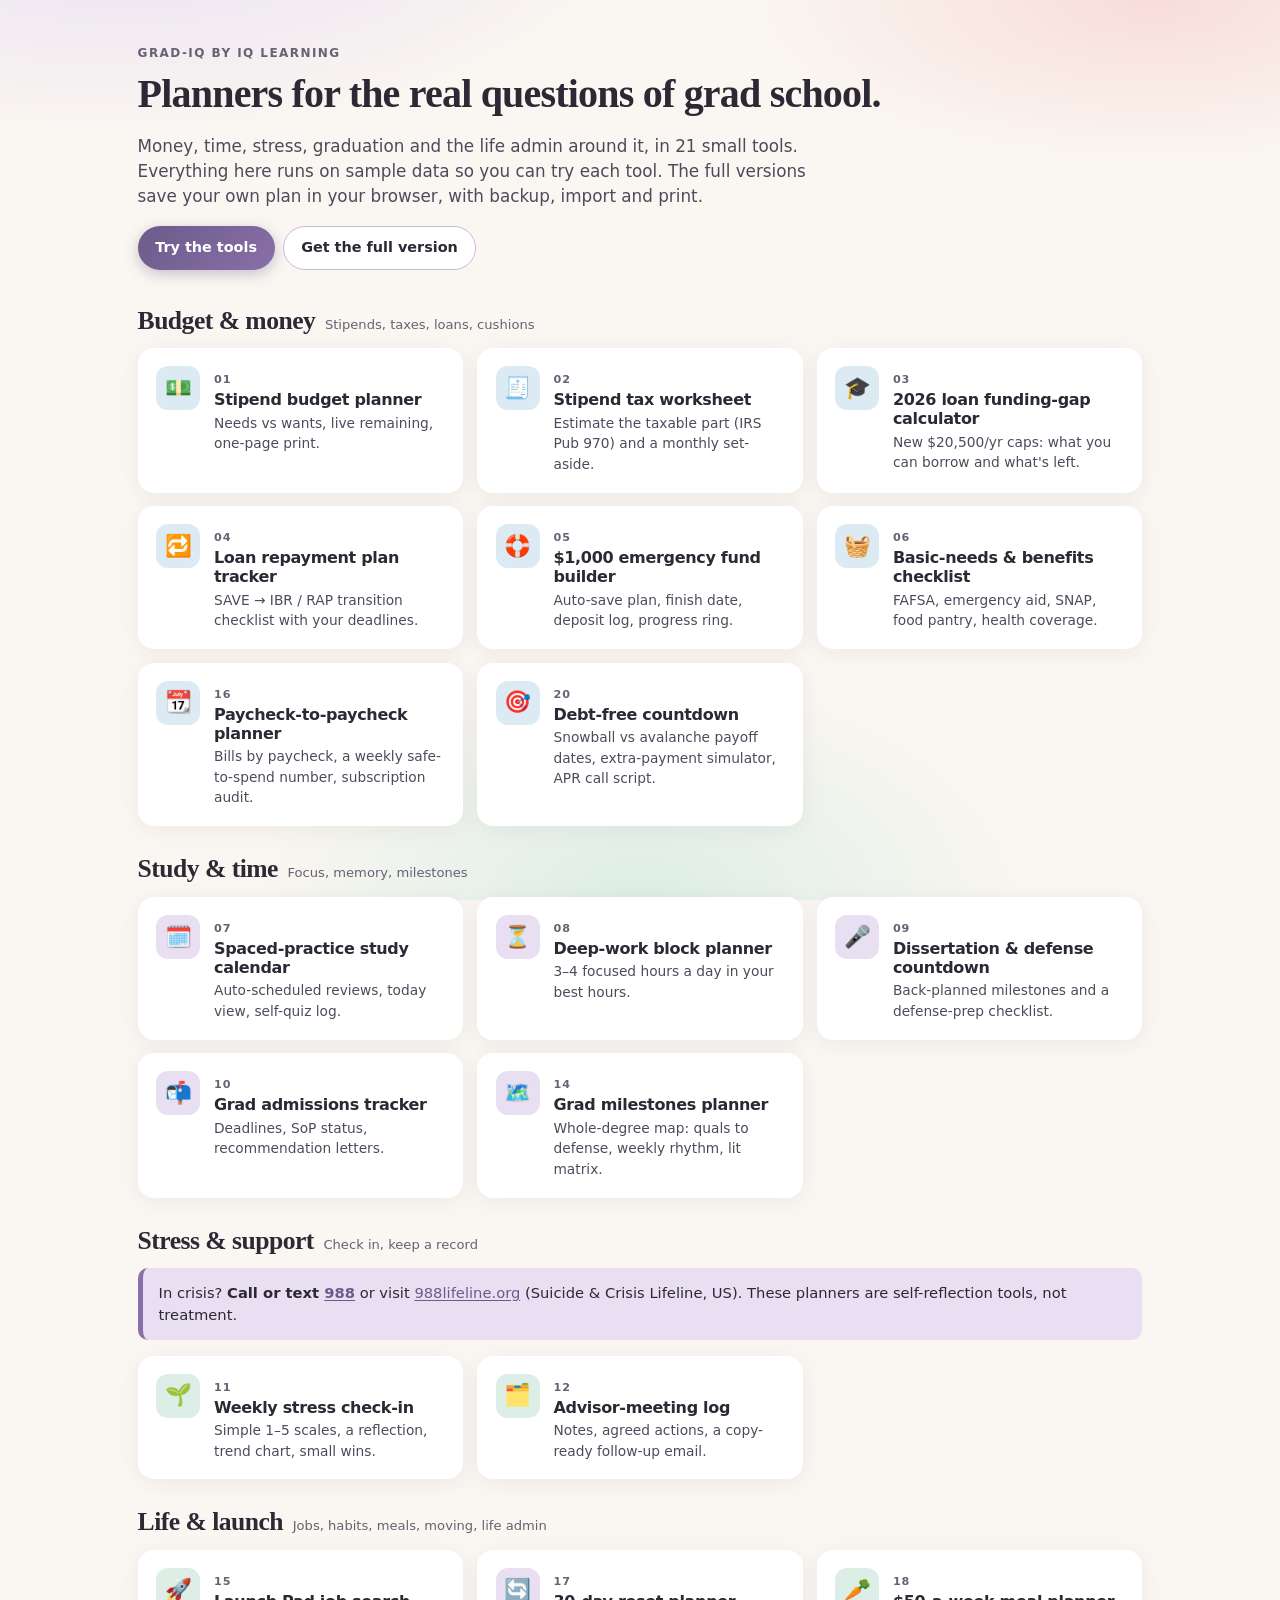
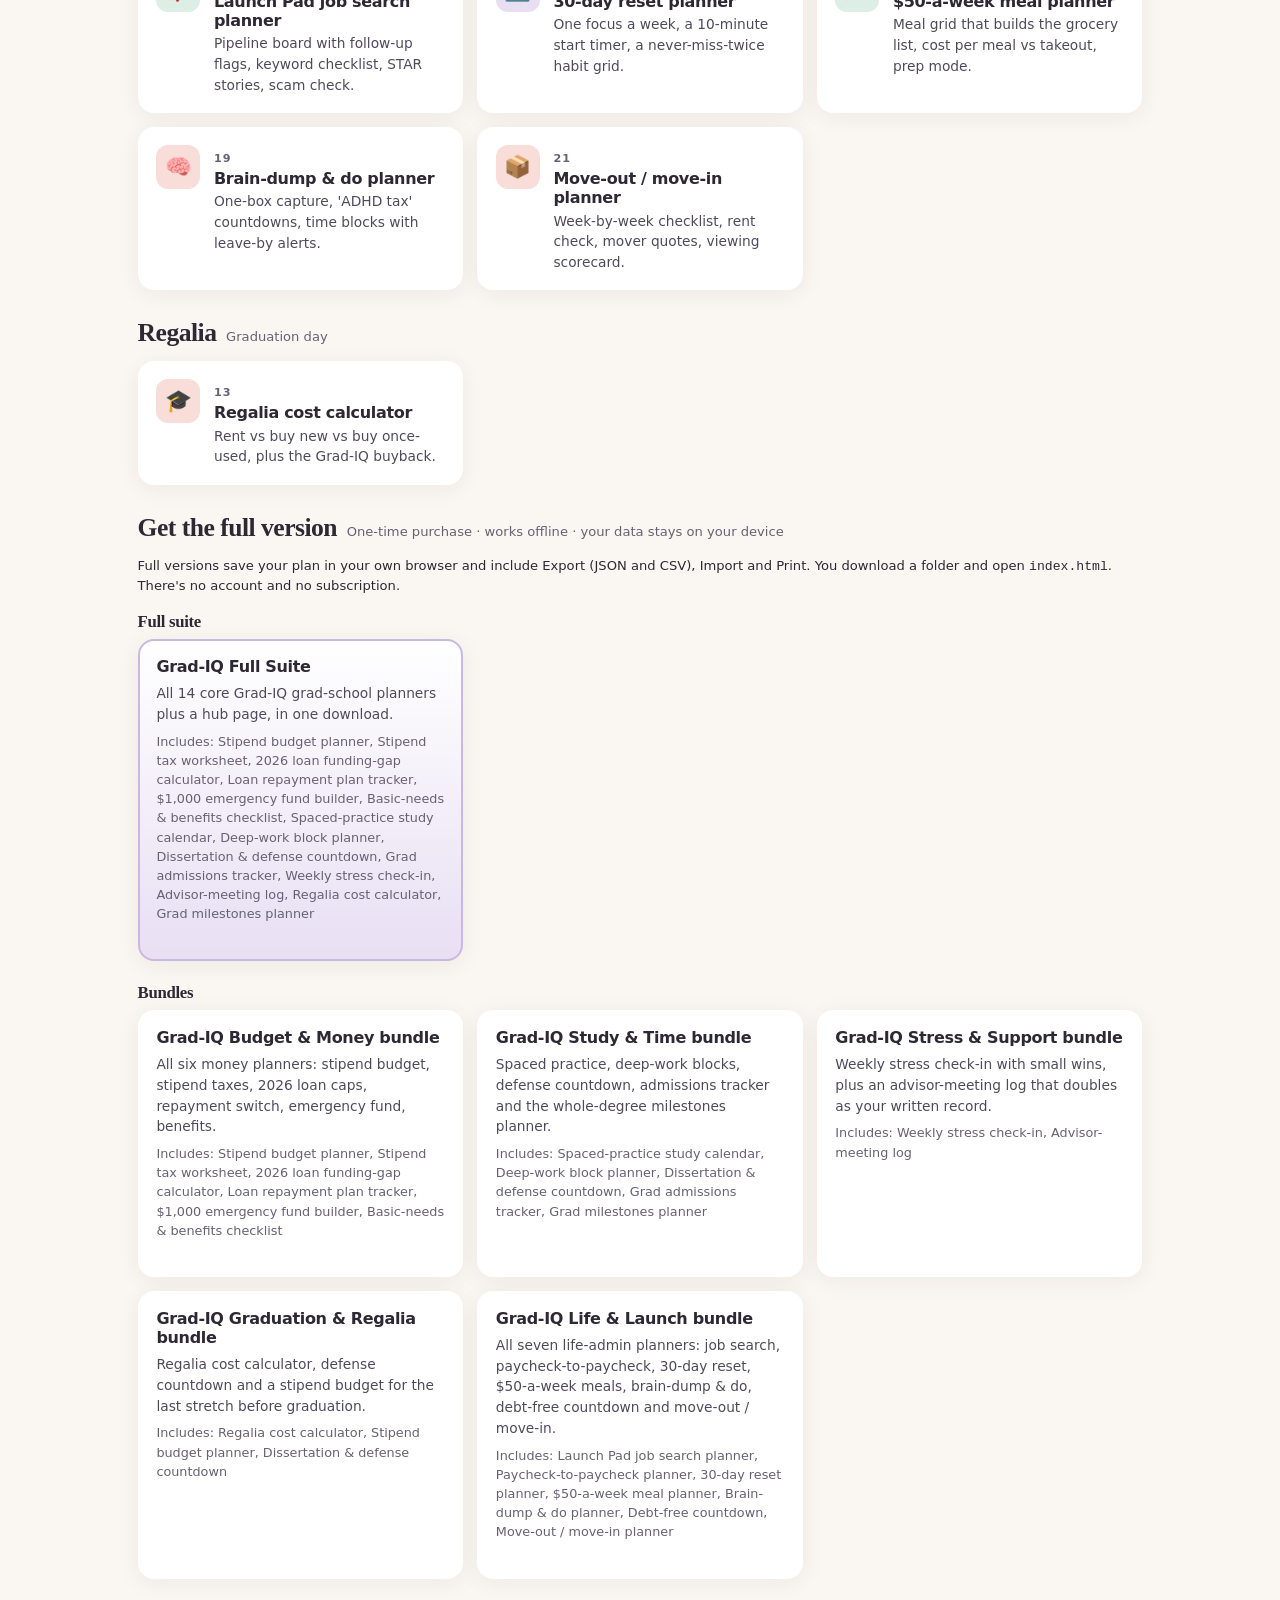
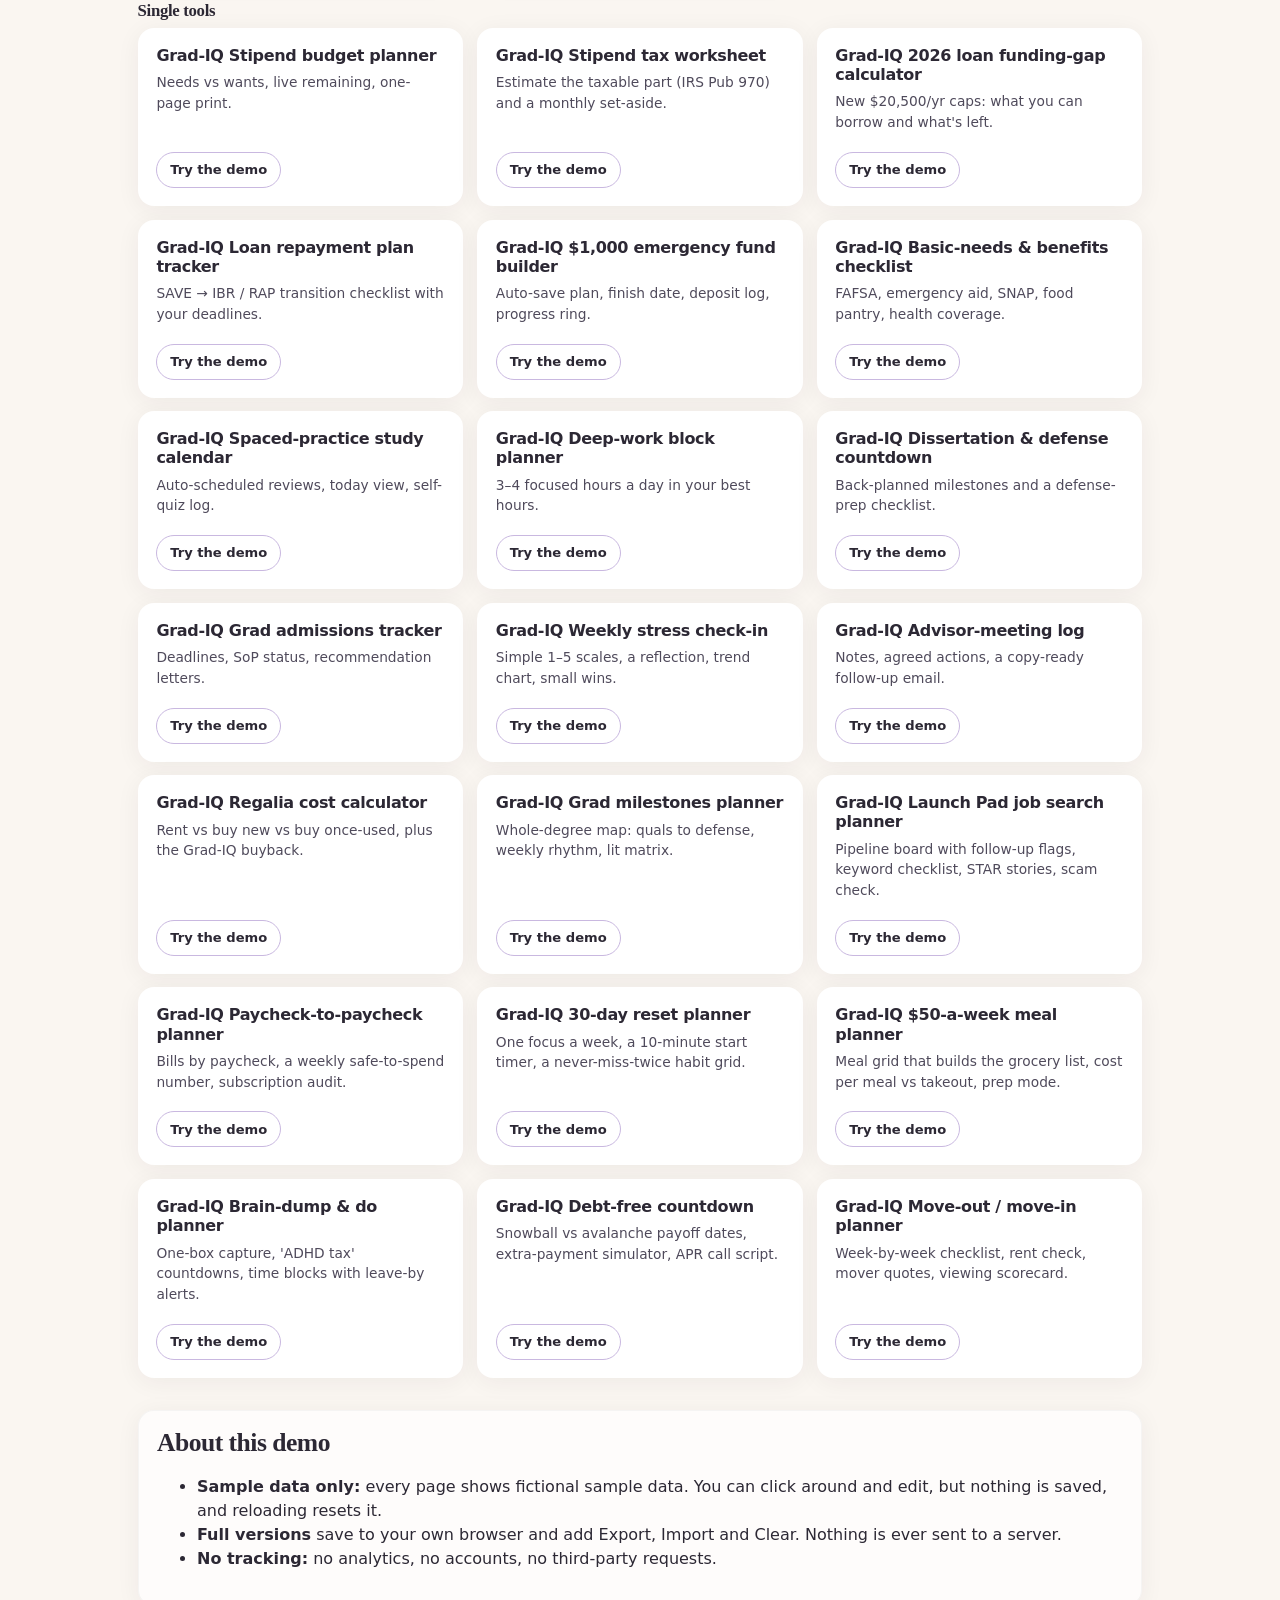
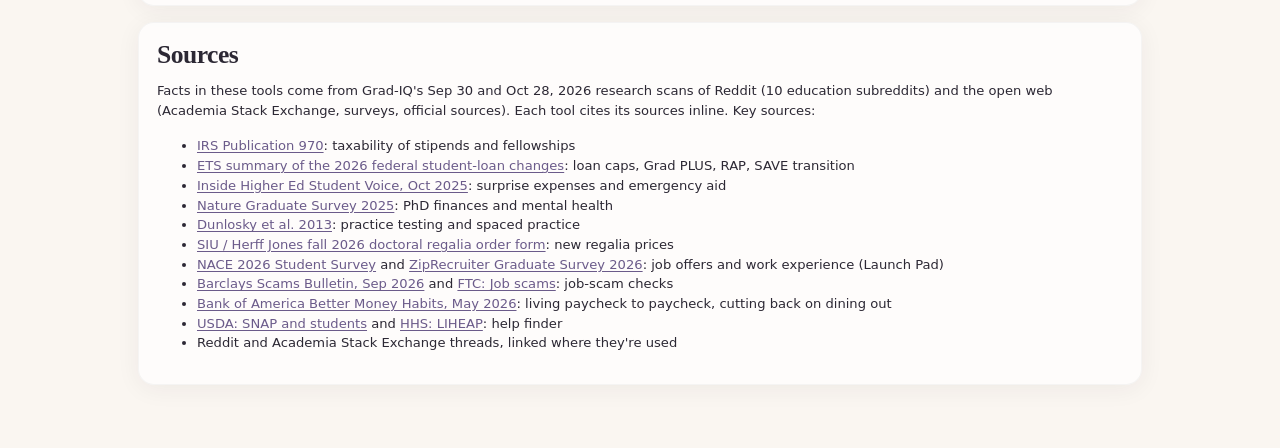
==== commit de274c23: "Add Life & Launch bundle ($29, $51 separately) to demo site" ====
--- a/index.html
+++ b/index.html
@@ -114,6 +114,13 @@
         <div class="price-row"></div>
         <div class="actions"></div>
       </article>
+      <article class="product" data-product="bundle-life-launch" data-tools="job-search,paycheck,reset-30,meal-plan,brain-dump,debt-countdown,move-planner" aria-labelledby="p-bundle-life-launch">
+        <h3 id="p-bundle-life-launch">Grad-IQ Life &amp; Launch bundle</h3>
+        <p>All seven life-admin planners: job search, paycheck-to-paycheck, 30-day reset, $50-a-week meals, brain-dump &amp; do, debt-free countdown and move-out / move-in.</p>
+        <p class="tools">Includes: Launch Pad job search planner, Paycheck-to-paycheck planner, 30-day reset planner, $50-a-week meal planner, Brain-dump &amp; do planner, Debt-free countdown, Move-out / move-in planner</p>
+        <div class="price-row"></div>
+        <div class="actions"></div>
+      </article>
     </div>
     <h3 style="margin-top:1.4rem">Single tools</h3>
     <div class="product-grid">
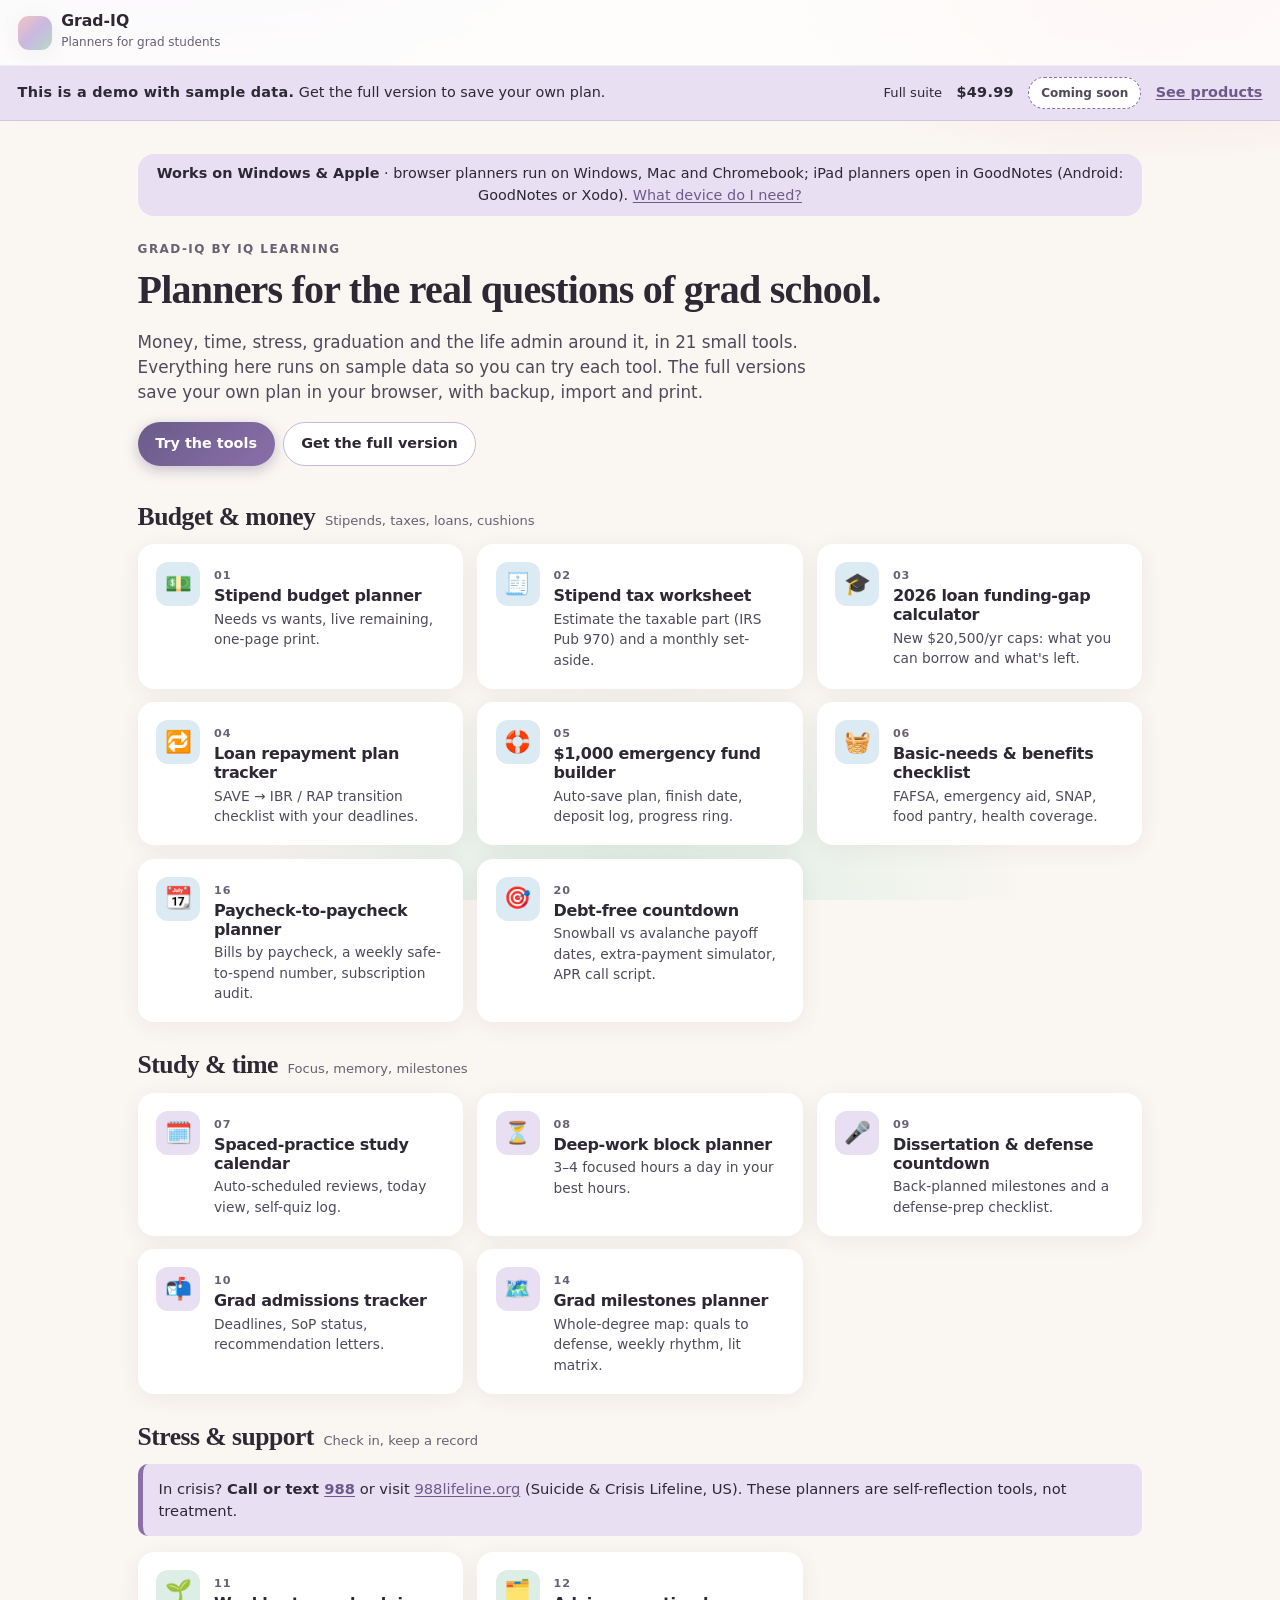
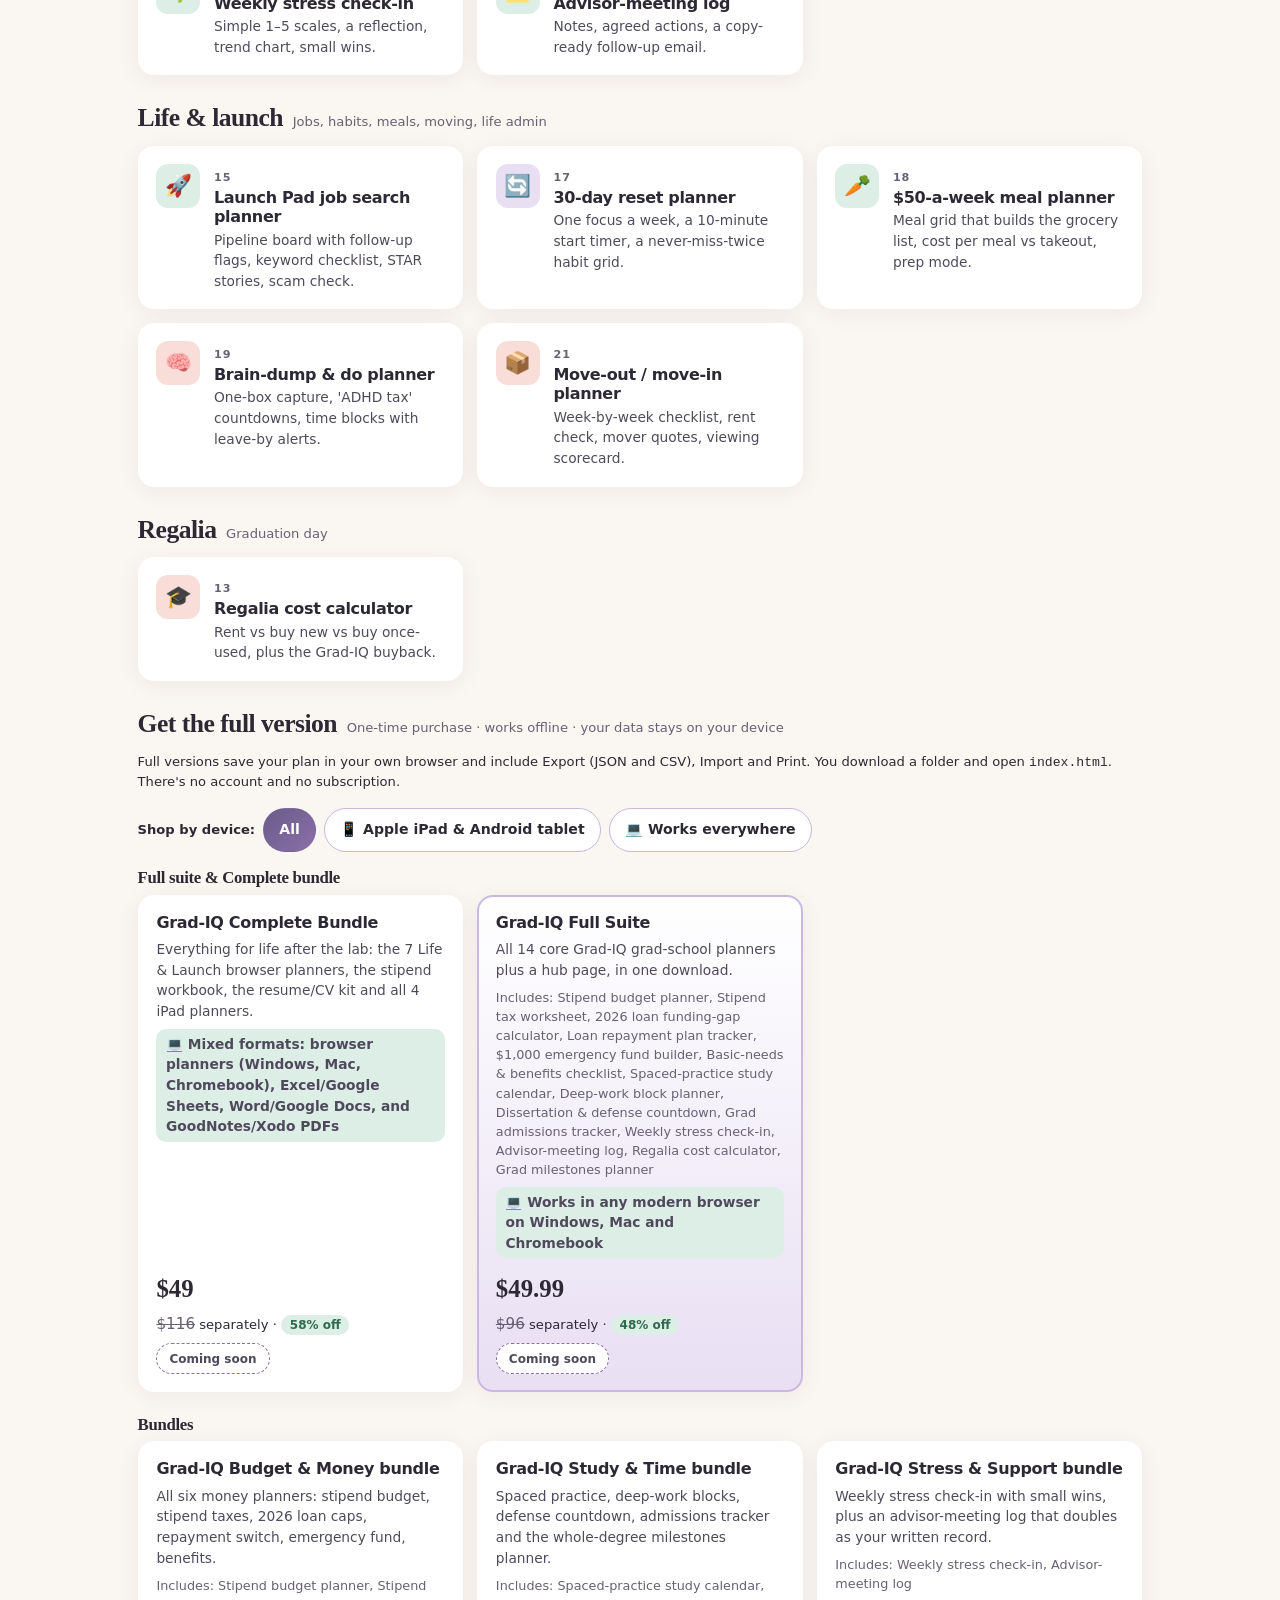
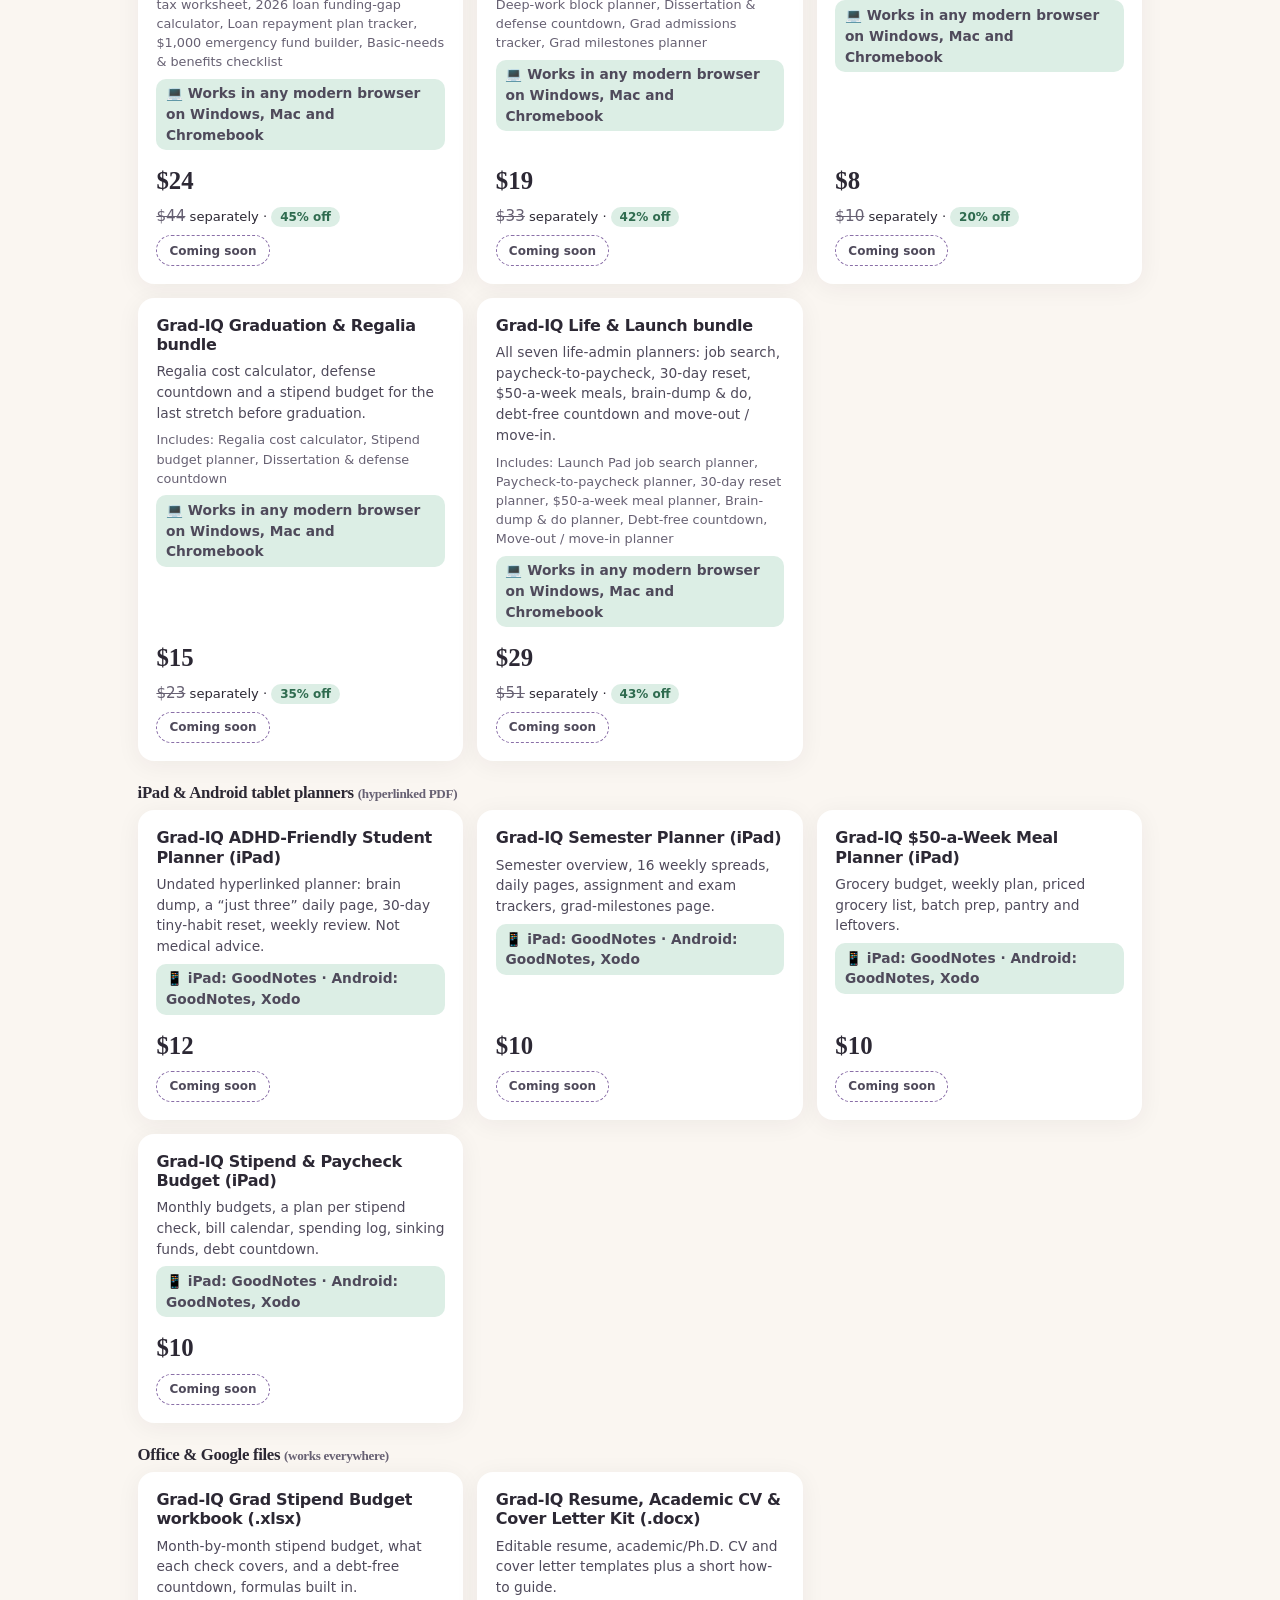
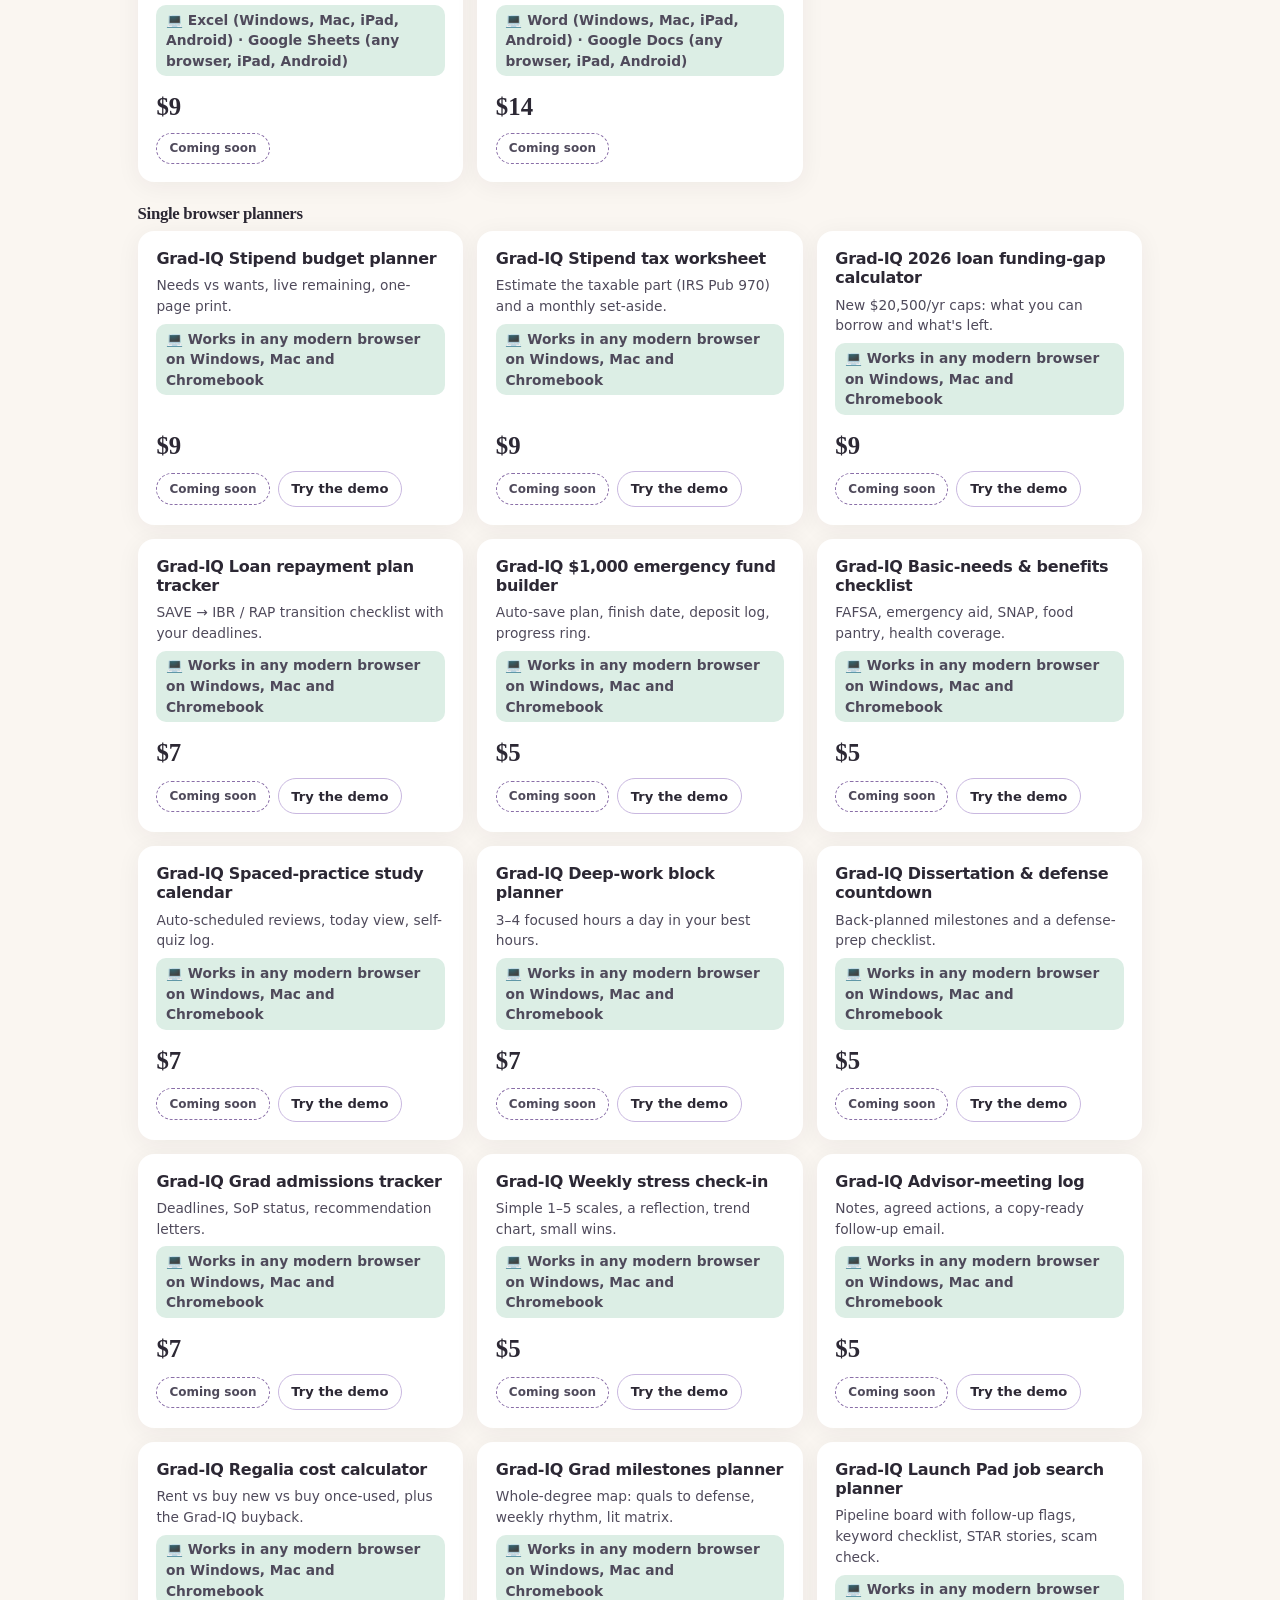
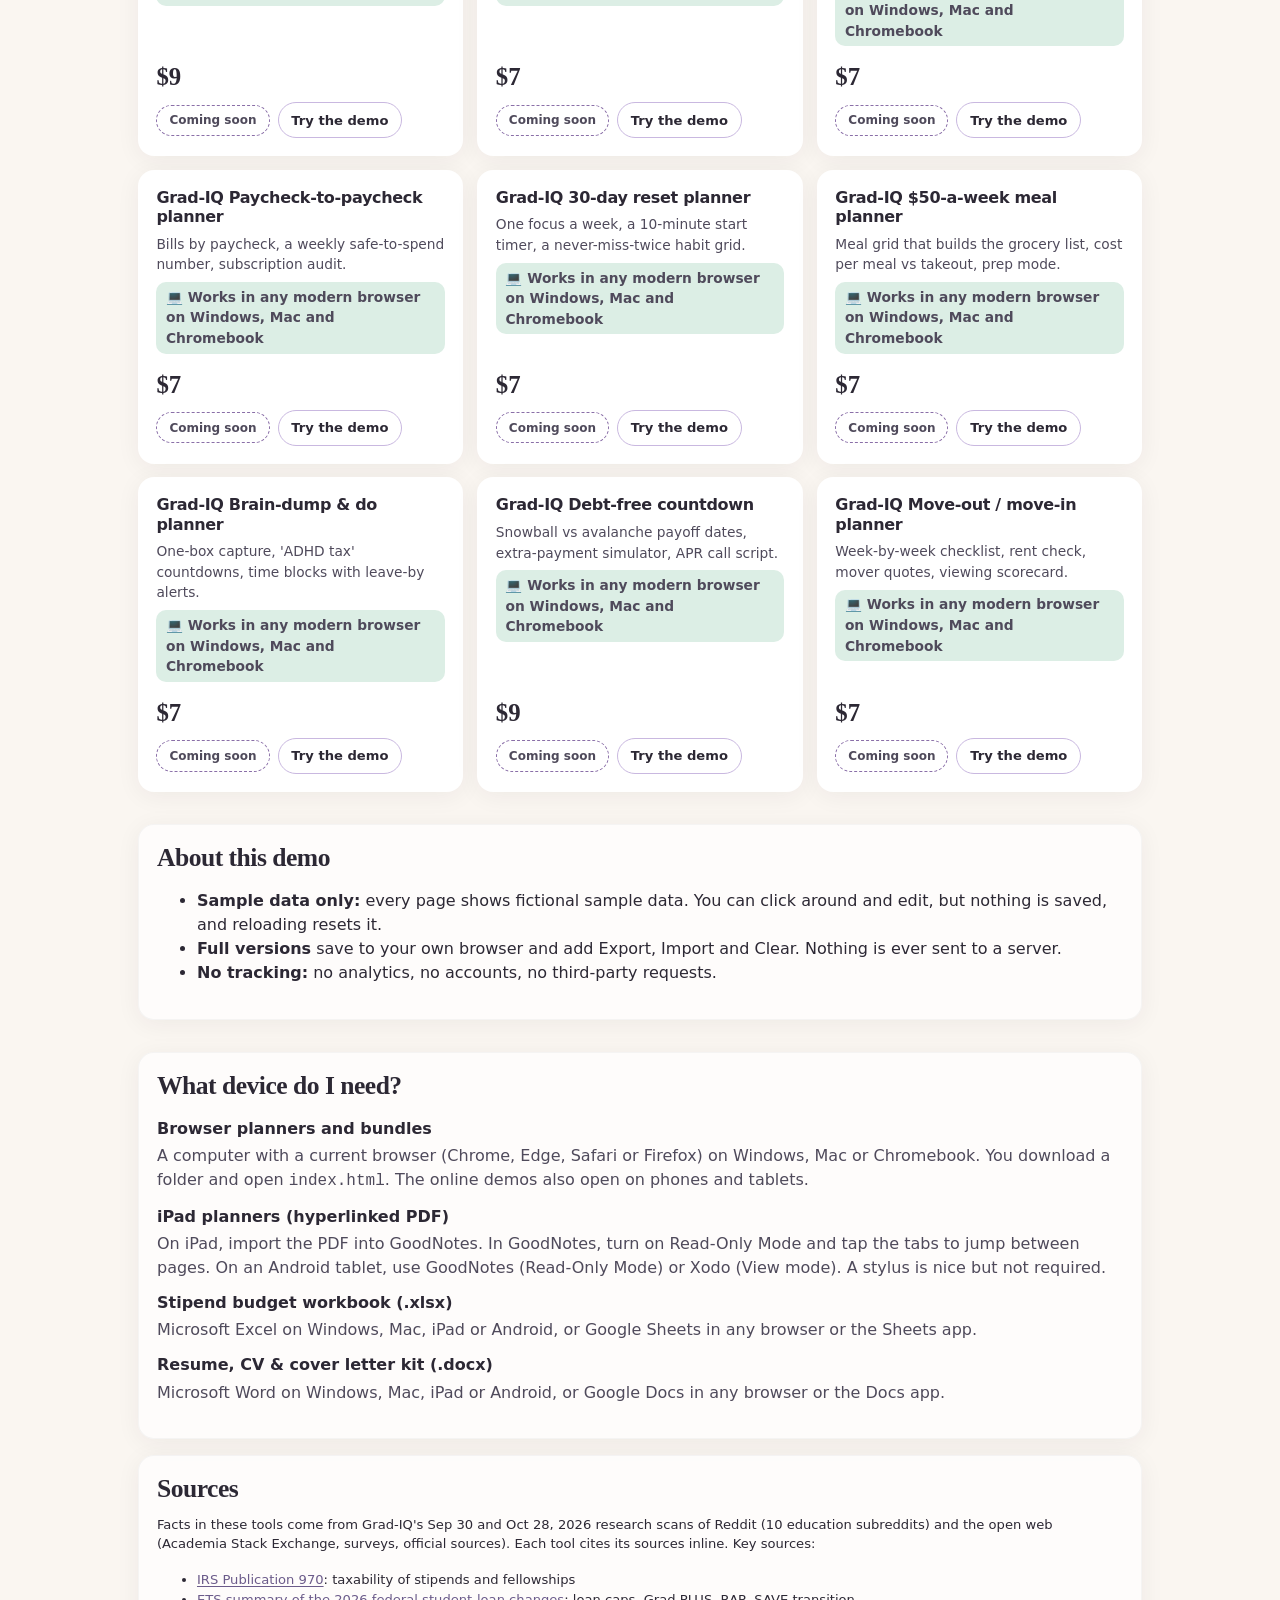
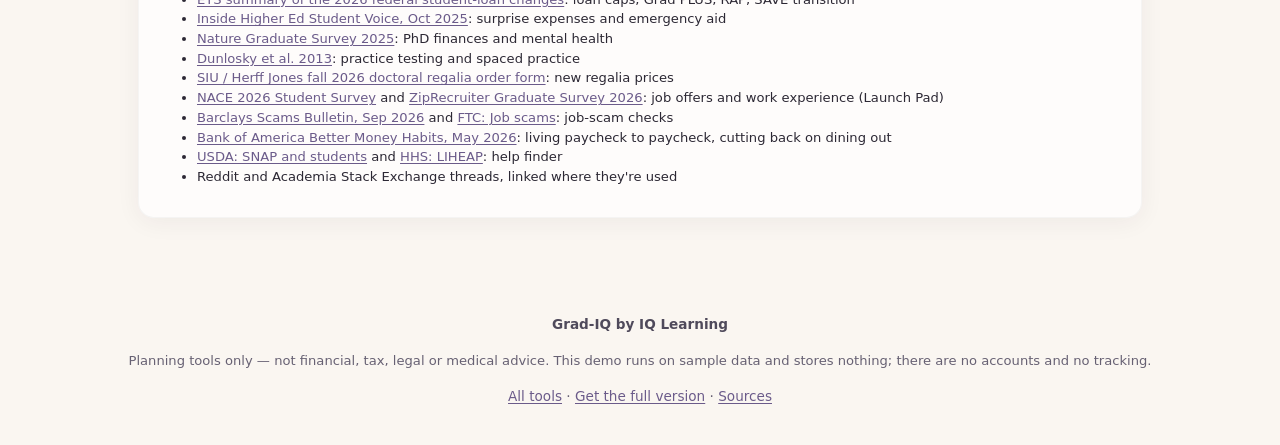
==== commit 865857d8: "Device-sorted catalog: compatibility badges, Works on Windows & Apple banner, device FAQ, new produc" ====
--- a/index.html
+++ b/index.html
@@ -9,6 +9,7 @@
 </head>
 <body data-root=".">
 <main id="main" class="wrap">
+  <p class="device-banner" role="note"><strong>Works on Windows &amp; Apple</strong> · browser planners run on Windows, Mac and Chromebook; iPad planners open in GoodNotes (Android: GoodNotes or Xodo). <a href="#faq-device">What device do I need?</a></p>
   <section class="hero">
     <p class="eyebrow">Grad-IQ by IQ Learning</p>
     <h1>Planners for the real questions of grad school.</h1>
@@ -74,8 +75,21 @@
   <section class="group" id="products" aria-labelledby="g-products">
     <div class="group-head"><h2 id="g-products">Get the full version</h2><span class="muted small">One-time purchase · works offline · your data stays on your device</span></div>
     <p class="small">Full versions save your plan in your own browser and include Export (JSON and CSV), Import and Print. You download a folder and open <code>index.html</code>. There's no account and no subscription.</p>
-    <h3 style="margin-top:1rem">Full suite</h3>
-    <div class="product-grid">
+    <div class="filter-bar" id="device-filter" role="group" aria-label="Filter by device">
+      <span class="small"><strong>Shop by device:</strong></span>
+      <button type="button" class="chip" data-f="all" aria-pressed="true">All</button>
+      <button type="button" class="chip" data-f="tablet" aria-pressed="false">📱 Apple iPad &amp; Android tablet</button>
+      <button type="button" class="chip" data-f="everywhere" aria-pressed="false">💻 Works everywhere</button>
+    </div>
+    <h3 style="margin-top:1rem">Full suite &amp; Complete bundle</h3>
+    <div class="product-grid pgroup">
+      <article class="product" data-product="grad-iq-complete-bundle" data-tools="job-search,paycheck,reset-30,meal-plan,brain-dump,debt-countdown,move-planner,grad-stipend-budget,grad-resume-cv-kit,adhd-student-planner-goodnotes,goodnotes-semester-planner,goodnotes-meal-planner,goodnotes-stipend-budget" aria-labelledby="p-grad-iq-complete-bundle">
+        <h3 id="p-grad-iq-complete-bundle">Grad-IQ Complete Bundle</h3>
+        <p>Everything for life after the lab: the 7 Life &amp; Launch browser planners, the stipend workbook, the resume/CV kit and all 4 iPad planners.</p>
+        <div class="price-row"></div>
+        <div class="actions"></div>
+      </article>
+
       <article class="product feature" data-product="full-suite" data-tools="stipend-budget,stipend-tax,loan-gap,loan-repayment,emergency-fund,basic-needs,spaced-practice,deep-work,defense-countdown,admissions-tracker,stress-checkin,advisor-log,regalia-calculator,milestones" aria-labelledby="p-full-suite">
         <h3 id="p-full-suite">Grad-IQ Full Suite</h3>
         <p>All 14 core Grad-IQ grad-school planners plus a hub page, in one download.</p>
@@ -85,7 +99,7 @@
       </article>
     </div>
     <h3 style="margin-top:1.4rem">Bundles</h3>
-    <div class="product-grid">
+    <div class="product-grid pgroup">
       <article class="product" data-product="bundle-budget-money" data-tools="stipend-budget,stipend-tax,loan-gap,loan-repayment,emergency-fund,basic-needs" aria-labelledby="p-bundle-budget-money">
         <h3 id="p-bundle-budget-money">Grad-IQ Budget &amp; Money bundle</h3>
         <p>All six money planners: stipend budget, stipend taxes, 2026 loan caps, repayment switch, emergency fund, benefits.</p>
@@ -122,8 +136,50 @@
         <div class="actions"></div>
       </article>
     </div>
-    <h3 style="margin-top:1.4rem">Single tools</h3>
-    <div class="product-grid">
+        <h3 style="margin-top:1.4rem">iPad &amp; Android tablet planners <span class="muted small">(hyperlinked PDF)</span></h3>
+    <div class="product-grid pgroup">
+      <article class="product" data-product="adhd-student-planner-goodnotes" data-tools="" aria-labelledby="p-adhd-student-planner-goodnotes">
+        <h3 id="p-adhd-student-planner-goodnotes">Grad-IQ ADHD-Friendly Student Planner (iPad)</h3>
+        <p>Undated hyperlinked planner: brain dump, a &ldquo;just three&rdquo; daily page, 30-day tiny-habit reset, weekly review. Not medical advice.</p>
+        <div class="price-row"></div>
+        <div class="actions"></div>
+      </article>
+      <article class="product" data-product="goodnotes-semester-planner" data-tools="" aria-labelledby="p-goodnotes-semester-planner">
+        <h3 id="p-goodnotes-semester-planner">Grad-IQ Semester Planner (iPad)</h3>
+        <p>Semester overview, 16 weekly spreads, daily pages, assignment and exam trackers, grad-milestones page.</p>
+        <div class="price-row"></div>
+        <div class="actions"></div>
+      </article>
+      <article class="product" data-product="goodnotes-meal-planner" data-tools="" aria-labelledby="p-goodnotes-meal-planner">
+        <h3 id="p-goodnotes-meal-planner">Grad-IQ $50-a-Week Meal Planner (iPad)</h3>
+        <p>Grocery budget, weekly plan, priced grocery list, batch prep, pantry and leftovers.</p>
+        <div class="price-row"></div>
+        <div class="actions"></div>
+      </article>
+      <article class="product" data-product="goodnotes-stipend-budget" data-tools="" aria-labelledby="p-goodnotes-stipend-budget">
+        <h3 id="p-goodnotes-stipend-budget">Grad-IQ Stipend &amp; Paycheck Budget (iPad)</h3>
+        <p>Monthly budgets, a plan per stipend check, bill calendar, spending log, sinking funds, debt countdown.</p>
+        <div class="price-row"></div>
+        <div class="actions"></div>
+      </article>
+    </div>
+    <h3 style="margin-top:1.4rem">Office &amp; Google files <span class="muted small">(works everywhere)</span></h3>
+    <div class="product-grid pgroup">
+      <article class="product" data-product="grad-stipend-budget" data-tools="" aria-labelledby="p-grad-stipend-budget">
+        <h3 id="p-grad-stipend-budget">Grad-IQ Grad Stipend Budget workbook (.xlsx)</h3>
+        <p>Month-by-month stipend budget, what each check covers, and a debt-free countdown, formulas built in.</p>
+        <div class="price-row"></div>
+        <div class="actions"></div>
+      </article>
+      <article class="product" data-product="grad-resume-cv-kit" data-tools="" aria-labelledby="p-grad-resume-cv-kit">
+        <h3 id="p-grad-resume-cv-kit">Grad-IQ Resume, Academic CV &amp; Cover Letter Kit (.docx)</h3>
+        <p>Editable resume, academic/Ph.D. CV and cover letter templates plus a short how-to guide.</p>
+        <div class="price-row"></div>
+        <div class="actions"></div>
+      </article>
+    </div>
+    <h3 style="margin-top:1.4rem">Single browser planners</h3>
+    <div class="product-grid pgroup">
       <article class="product" data-product="stipend-budget" data-tools="" aria-labelledby="p-stipend-budget">
         <h3 id="p-stipend-budget">Grad-IQ Stipend budget planner</h3>
         <p>Needs vs wants, live remaining, one-page print.</p>
@@ -212,7 +268,7 @@
         <h3 id="p-job-search">Grad-IQ Launch Pad job search planner</h3>
         <p>Pipeline board with follow-up flags, keyword checklist, STAR stories, scam check.</p>
         <div class="price-row"></div>
-        <div class="actions"><a class="btn sm secondary" href="job-search/">Try the demo</a></div>
+        <div class="actions"><a class="btn sm secondary" href="stipend-budget/">Try the demo</a></div>
       </article>
       <article class="product" data-product="paycheck" data-tools="" aria-labelledby="p-paycheck">
         <h3 id="p-paycheck">Grad-IQ Paycheck-to-paycheck planner</h3>
@@ -260,6 +316,16 @@
       <li><strong>Full versions</strong> save to your own browser and add Export, Import and Clear. Nothing is ever sent to a server.</li>
       <li><strong>No tracking:</strong> no analytics, no accounts, no third-party requests.</li>
     </ul>
+  </section>
+
+  <section class="card soft" id="faq-device" aria-labelledby="faq-h" style="margin-top:2rem">
+    <h2 id="faq-h">What device do I need?</h2>
+    <dl class="faq">
+      <dt>Browser planners and bundles</dt><dd>A computer with a current browser (Chrome, Edge, Safari or Firefox) on Windows, Mac or Chromebook. You download a folder and open <code>index.html</code>. The online demos also open on phones and tablets.</dd>
+      <dt>iPad planners (hyperlinked PDF)</dt><dd>On iPad, import the PDF into GoodNotes. In GoodNotes, turn on Read-Only Mode and tap the tabs to jump between pages. On an Android tablet, use GoodNotes (Read-Only Mode) or Xodo (View mode). A stylus is nice but not required.</dd>
+      <dt>Stipend budget workbook (.xlsx)</dt><dd>Microsoft Excel on Windows, Mac, iPad or Android, or Google Sheets in any browser or the Sheets app.</dd>
+      <dt>Resume, CV &amp; cover letter kit (.docx)</dt><dd>Microsoft Word on Windows, Mac, iPad or Android, or Google Docs in any browser or the Docs app.</dd>
+    </dl>
   </section>
 
   <section class="card soft" id="sources" aria-labelledby="src-h">
@@ -282,6 +348,7 @@
 </main>
 <script src="config.js"></script>
 <script src="assets/js/common.js"></script>
+<script src="assets/js/compat.js"></script>
 <script src="assets/js/products.js"></script>
 <script>GQ.buildChrome({ isHub: true });</script>
 </body>
--- a/assets/css/gradiq.css
+++ b/assets/css/gradiq.css
@@ -368,3 +368,10 @@
 .log-row { display: grid; gap: .4rem .5rem; grid-template-columns: minmax(0, 1fr) 44px; align-items: center; background: var(--white); border-radius: var(--radius-sm); padding: .45rem; }
 .log-row > .log-text { grid-column: 1 / -1; grid-row: 2; }
 @media (min-width: 640px) { .log-row { grid-template-columns: 170px minmax(0, 1fr) 44px; } .log-row > .log-text { grid-column: 2; grid-row: 1; } }
+
+.device-banner{margin:.8rem 0 0;padding:.6rem 1rem;border-radius:var(--radius);background:var(--lavender-soft);color:var(--ink);font-size:.9rem;text-align:center}
+.filter-bar{display:flex;flex-wrap:wrap;gap:.5rem;align-items:center;margin:1rem 0}
+.chip{font:inherit;font-size:.88rem;font-weight:600;min-height:44px;padding:.45rem .95rem;border-radius:999px;border:1px solid var(--lavender);background:var(--white);color:var(--ink);cursor:pointer}
+.chip[aria-pressed="true"]{background:linear-gradient(135deg,var(--plum),var(--plum-2));color:#fff;border-color:transparent}
+.compat-badge{display:inline-block;font-size:.78rem;font-weight:600;color:var(--ok);background:var(--mint-soft);border-radius:10px;padding:.3rem .6rem;margin:.2rem 0 .5rem}
+.faq dt{font-weight:700;margin-top:.7rem}.faq dd{margin:.2rem 0 0;color:var(--ink-soft)}
